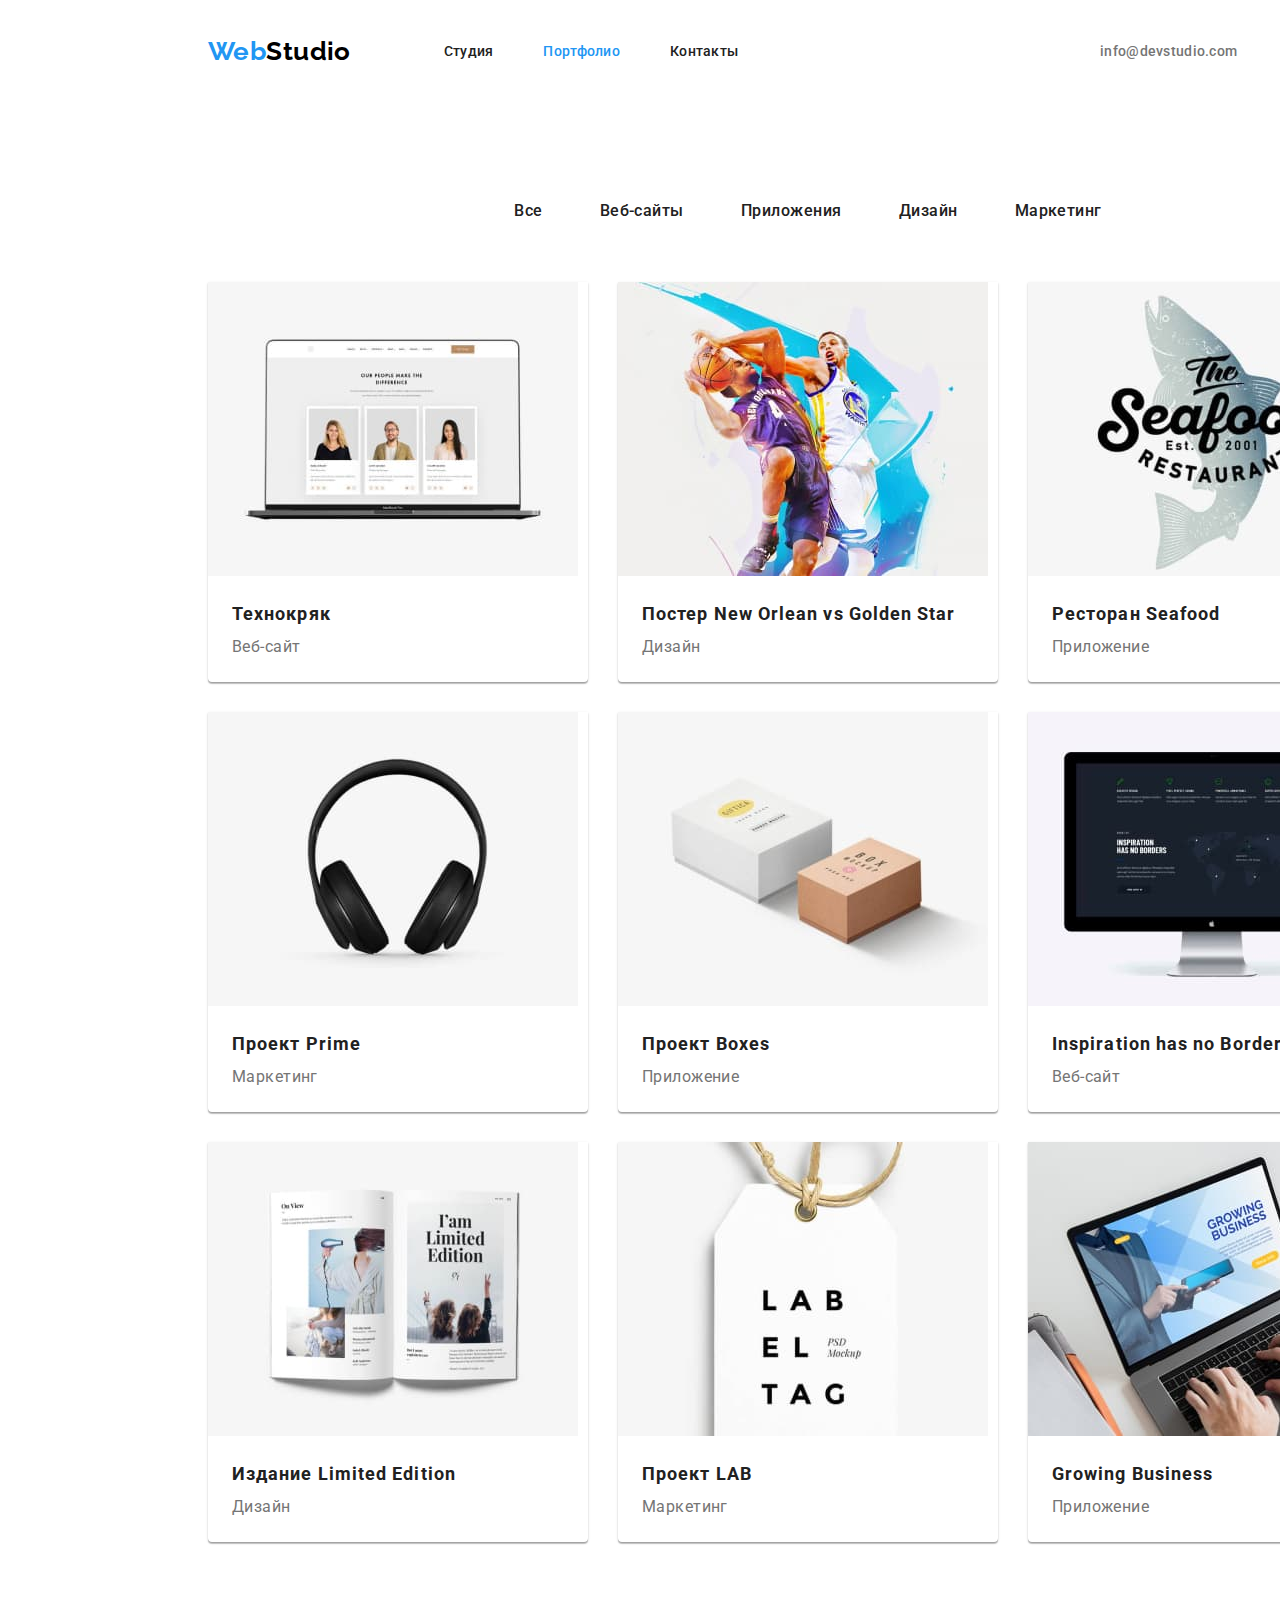
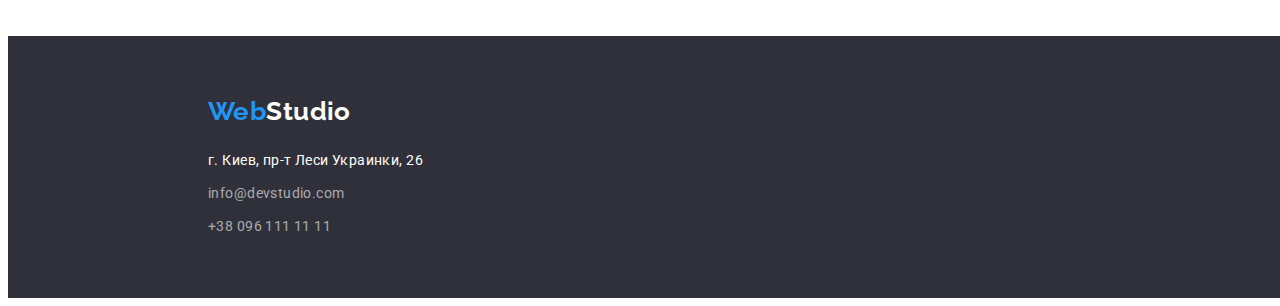
==== portofolio.html @ fa450561 "markup flex" ====
<!DOCTYPE html>
<html lang="en">
  <head>
    <meta charset="UTF-8" />
    <meta http-equiv="X-UA-Compatible" content="IE=edge" />
    <meta name="viewport" content="width=device-width, initial-scale=1.0" />
    <title>portofolio</title>
    <link
      href="https://fonts.googleapis.com/css2?family=Raleway:wght@700&family=Roboto:wght@400;500;700;900&display=swap"
      rel="stylesheet"
    />
    <link rel="stylesheet" href="./css/style.css" />
  </head>
  <body>
    <header class="header">
      <div class="container">
        <!-- nav section -->
        <nav class="navigation">
          <a href="./" class="logo"><span class="logo-name">Web</span>Studio</a>
          <ul class="pagination">
            <li class="item">
              <a href="./studio.html" class="link">Студия</a>
            </li>
            <li class="item">
              <a href="./portofolio.html" class="link current">Портфолио</a>
            </li>
            <li class="item"><a href="" class="link">Контакты</a></li>
          </ul>
        </nav>
        <!-- my contacts section -->
        <ul class="contacts">
          <li class="item">
            <a href="mailto:info@devstudio.com" class="link"
              >info@devstudio.com</a
            >
          </li>
          <li class="item">
            <a href="tel:+380961111111" class="link">+38 096 111 11 11</a>
          </li>
        </ul>
      </div>
    </header>
    <main class="portofolio">
      <section class="portofolio-section">
        <div class="container">
          <h1 hidden>portofolio</h1>
          <ul class="portofolio-list">
            <li class="item"><button class="btn" type="button">Все</button></li>
            <li class="item">
              <button class="btn" type="button">Веб-сайты</button>
            </li>
            <li class="item">
              <button class="btn" type="button">Приложения</button>
            </li>
            <li class="item">
              <button class="btn" type="button">Дизайн</button>
            </li>
            <li class="item">
              <button class="btn" type="button">Маркетинг</button>
            </li>
          </ul>
          <!-- portofolio content section -->
          <ul class="portfolio-content">
            <li class="item">
              <article class="card">
                <a href="">
                  <div class="card-thumb">
                    <img src="./images/technokryak.jpg" alt="foto laptop" />
                  </div>
                  <div class="card-content">
                    <h2 class="title">Технокряк</h2>
                    <p class="text">Веб-сайт</p>
                  </div>
                </a>
              </article>
            </li>
            <li class="item">
              <article class="card">
                <a href="">
                  <div class="card-thumb">
                    <img
                      src="./images/poster.jpg"
                      alt="foto of two basketball players"
                    />
                  </div>
                  <div class="card-content">
                    <h2 class="title">Постер New Orlean vs Golden Star</h2>
                    <p class="text">Дизайн</p>
                  </div>
                </a>
              </article>
            </li>
            <li class="item">
              <article class="card">
                <a href="">
                  <div class="card-thumb">
                    <img
                      src="./images/restaurant-seafood.jpg"
                      alt="logo restaurant-seafood"
                    />
                  </div>
                  <div class="card-content">
                    <h2 class="title">Ресторан Seafood</h2>
                    <p class="text">Приложение</p>
                  </div>
                </a>
              </article>
            </li>
            <li class="item">
              <article class="card">
                <a href="">
                  <div class="card-thumb">
                    <img
                      src="./images/project-prime.jpg"
                      alt="foto headphones"
                    />
                  </div>
                  <div class="card-content">
                    <h2 class="title">Проект Prime</h2>
                    <p class="text">Маркетинг</p>
                  </div>
                </a>
              </article>
            </li>
            <li class="item">
              <article class="card">
                <a href="">
                  <div class="card-thumb">
                    <img
                      src="./images/project-boxes.jpg"
                      alt="foto two boxes"
                    />
                  </div>
                  <div class="card-content">
                    <h2 class="title">Проект Boxes</h2>
                    <p class="text">Приложение</p>
                  </div>
                </a>
              </article>
            </li>
            <li class="item">
              <article class="card">
                <a href="">
                  <div class="card-thumb">
                    <img
                      src="./images/inspiration-has-no-borders.jpg"
                      alt="foto apple pc"
                    />
                  </div>
                  <div class="card-content">
                    <h2 class="title">Inspiration has no Borders</h2>
                    <p class="text">Веб-сайт</p>
                  </div>
                </a>
              </article>
            </li>
            <li class="item">
              <article class="card">
                <a href="">
                  <div class="card-thumb">
                    <img
                      src="./images/Edition-limited-edition.jpg"
                      alt="foto edition"
                    />
                  </div>
                  <div class="card-content">
                    <h2 class="title">Издание Limited Edition</h2>
                    <p class="text">Дизайн</p>
                  </div>
                </a>
              </article>
            </li>
            <li class="item">
              <article class="card">
                <a href="">
                  <div class="card-thumb">
                    <img
                      src="./images/project-lab.jpg"
                      alt="logo project-lab"
                    />
                  </div>
                  <div class="card-content">
                    <h2 class="title">Проект LAB</h2>
                    <p class="text">Маркетинг</p>
                  </div>
                </a>
              </article>
            </li>
            <li class="item">
              <article class="card">
                <a href="">
                  <div class="card-thumb">
                    <img
                      src="./images/growing-business.jpg"
                      alt="foto laptop"
                    />
                  </div>
                  <div class="card-content">
                    <h2 class="title">Growing Business</h2>
                    <p class="text">Приложение</p>
                  </div>
                </a>
              </article>
            </li>
          </ul>
        </div>
      </section>
    </main>
    <footer class="footer">
      <div class="container">
        <div class="logo-footer">
          <a href="./" class="logo"><span class="logo name">Web</span>Studio</a>
        </div>
        <address class="address">
          <div class="adr-str">г. Киев, пр-т Леси Украинки, 26</div>
          <ul class="address-list">
            <li class="item">
              <a href="mailto:info@devstudio.com" class="link"
                >info@devstudio.com</a
              >
            </li>

            <li class="item">
              <a href="tel:+380961111111" class="link">+38 096 111 11 11</a>
            </li>
          </ul>
        </address>
      </div>
    </footer>
  </body>
</html>
---- css/style.css ----
/* 
--accent-color: #757575;
--title-color:#212121;
--contacts-footer-color: rgb(255, 255, 255, 0.6);
--footer-bgc-color: #2f303a;
--white-text-color: #ffffff;
--logo-primary-color: #000000;
--active-color:#2196f3;
--border-bottom-color: #ececece;
font-family: 'Raleway',   sans-serif;
font-family: 'Roboto', sans-serif;

*/

:root {
  --accent-color: #757575;
  --title-color: #212121;
  --contacts-footer-color: rgb(255, 255, 255, 0.6);
  --footer-bgc-color: #2f303a;
  --white-text-color: #ffffff;
  --logo-primary-color: #000000;
  --active-color: #2196f3;
  --border-bottom-color: #ececece;
  --card-shadow: 0px 1px 3px rgba(0, 0, 0, 0.12),
    0px 1px 1px rgba(0, 0, 0, 0.14), 0px 2px 1px rgba(0, 0, 0, 0.2);
}
/* tag configuration */
li {
  margin: 0;
  padding: 0;
  list-style-type: none;
}
a {
  text-decoration: none;
}
h1,
h2,
h3,
h4,
p,
ul {
  margin: 0;
  padding: 0;
}
img {
  display: block;
  max-width: 100%;
  height: auto;
}

body {
  width: 1600px;
  font-family: 'Roboto', sans-serif;
  font-weight: 400;
  font-size: 14px;
  line-height: 1.71;
  letter-spacing: 0.03em;
  color: var(--accent-color);
}
/* container */
.container {
  width: 1200px;
  margin-left: auto;
  margin-right: auto;
  padding-left: 15px;
  padding-right: 15px;
  /* outline: 2px solid tomato; */
}
/* header section */
.header .container {
  display: flex;
  justify-content: space-between;
}
.header {
  border-bottom: 1px solid var(--border-bottom-color);
}
.navigation {
  display: flex;
  align-items: center;
}
/* logo section */
.logo {
  padding-top: 24px;
  padding-bottom: 25px;
  font-family: 'Raleway', sans-serif;
  font-weight: 700;
  font-size: 26px;
  line-height: 1.2;
  color: var(--logo-primary-color);
}

.logo-name {
  color: var(--active-color);
}
.logo:hover,
.logo:focus {
  color: var(--active-color);
}

/* nav menu section */
.pagination {
  display: flex;
  margin-left: 93px;
  padding-top: 32px;
  padding-bottom: 32px;
}
.pagination .link {
  font-weight: 500;
  font-size: 14px;
  line-height: 1.15;
  letter-spacing: 0.02em;
  color: var(--title-color);
}
.pagination .item + .item {
  margin-left: 50px;
}
.pagination .link:hover,
.pagination .link:focus {
  color: var(--active-color);
}
.pagination .link.current {
  color: var(--active-color);
}

/* contacts section */
.contacts {
  display: flex;
  margin-left: auto;
  padding-top: 32px;
  padding-bottom: 32px;
}
.contacts .link {
  font-weight: 500;
  font-size: 14px;
  line-height: 1.15;
  letter-spacing: 0.02em;
  color: var(--accent-color);
}
.contacts .item + .item {
  margin-left: 50px;
}
.contacts .link:hover,
.contacts .link:focus {
  color: var(--active-color);
}
/* main section */

/* hero section */
.hero .container {
  background-color: var(--footer-bgc-color);
  text-align: center;
}
.hero .title {
  margin-bottom: 30px;
  font-weight: 900;
  font-size: 44px;
  line-height: 1.37;
  text-align: center;
  letter-spacing: 0.06em;
  color: var(--white-text-color);
}

/* button section */
.btn {
  cursor: pointer;
}
.hero .btn {
  min-width: 200px;
  padding: 10px 32px;
  border-radius: 4px;
  border-color: transparent;
  font-family: 'Roboto', sans-serif;
  font-weight: 700;
  font-size: 16px;
  line-height: 1.87;
  letter-spacing: 0.06em;
  color: var(--white-text-color);
  background-color: var(--active-color);
}
/* main text */
.section .title {
  font-family: 'Roboto', sans-serif;
  font-weight: 700;
  font-size: 36px;
  line-height: 1.17;
  text-align: center;
  color: var(--title-color);
}
.section .subtitle {
  font-family: Roboto, sans-serif;
  font-weight: 700;
  font-size: 14px;
  line-height: 1.15;
  color: var(--title-color);
}
.section .subtitle.teams {
  font-family: Roboto, sans-serif;
  font-weight: 500;
  font-size: 16px;
  line-height: 1.19;
}
.section .text {
  font-size: 16px;
  line-height: 1.19;
}

.hero .title,
.featurse .subtitle {
  text-transform: uppercase;
}
/* soft skills section */

.featurse .subtitle {
  margin-bottom: 10px;
}
.container .featurse {
  display: flex;
  padding-top: 94px;
  padding-bottom: 94px;
  margin-left: -30px;
}
.featurse .item {
  flex-basis: calc(100% / 4 - 30px);
  margin-left: 30px;
}
/* our work section */
.container .our-work {
  display: flex;
  padding-bottom: 94px;
  margin-left: -30px;
}
.our-work .item {
  flex-basis: calc(100% / 3 - 30px);
  margin-left: 30px;
}
.container.work .title {
  padding-bottom: 50px;
}

/* our teams section */
.container.teams {
  padding-top: 94px;
  padding-bottom: 94px;
}
.container.teams .title {
  margin-bottom: 50px;
}
.teams.list {
  display: flex;
  margin-left: -30px;
}

.teams .item {
  flex-basis: calc(100% / 4 - 30px);
  margin-left: 30px;
}
.subtitle.teams {
  margin-bottom: 10px;
}
.card {
  box-shadow: var(--card-shadow);
  border-radius: 0px 0px 4px 4px;
}
.card-content {
  padding: 30px 61px;
  text-align: center;
}
/* footer section */
.footer {
  background-color: var(--footer-bgc-color);
}

/* logo footer */
.footer .container {
  padding-top: 60px;
  padding-bottom: 60px;
}
.footer .logo {
  padding-top: 0;
  padding-bottom: 0;
  color: var(--white-text-color);
}
.logo.name {
  color: var(--active-color);
}
.logo-footer {
  margin-bottom: 20px;
}

/* address section */
.address {
  font-family: 'Roboto', sans-serif;
  font-style: normal;
  font-weight: 400;
  font-size: 14px;
  line-height: 1.72;
  color: var(--white-text-color);
}
.address .link {
  color: var(--contacts-footer-color);
}
.address .link:hover,
.address .link:focus {
  color: var(--active-color);
}
.adr-str {
  margin-bottom: 9px;
}
.address-list .item:first-child {
  margin-bottom: 9px;
}
/* portofolio section */
.portofolio .container {
  padding-top: 94px;
  padding-bottom: 94px;
}
/* portofolio button */
.portofolio-section .btn {
  padding: 6px 22px;
  border-color: transparent;
  border-radius: 4px;
  font-family: 'Roboto', sans-serif;
  font-weight: 500;
  font-size: 16px;
  line-height: 1.62;
  letter-spacing: 0.03em;
  color: var(--title-color);
  background-color: var(--white-text-color);
}
.portofolio-section .btn:hover,
.portofolio-section .btn:focus {
  color: var(--white-text-color);
  background-color: var(--active-color);
}
.portofolio-list {
  display: flex;
  justify-content: center;
  margin-bottom: 50px;
}
.portofolio-list .item + .item {
  margin-left: 9px;
}
.portofolio-section .title {
  font-family: 'Roboto', sans-serif;
  font-weight: 700;
  font-size: 18px;
  line-height: 2;
  letter-spacing: 0.06em;
  color: var(--title-color);
}
.portofolio-section .text {
  font-weight: normal;
  font-size: 16px;
  line-height: 1.88;
  color: var(--accent-color);
}
/* portofolio content */
.portfolio-content {
  display: flex;
  flex-wrap: wrap;
  margin-left: -30px;
  margin-bottom: -30px;
}
.portfolio-content .item {
  flex-basis: calc(100% / 3 - 30px);
  margin-left: 30px;
  margin-bottom: 30px;
}
.portfolio-content .card-content {
  text-align: start;
  padding: 20px 24px;
}
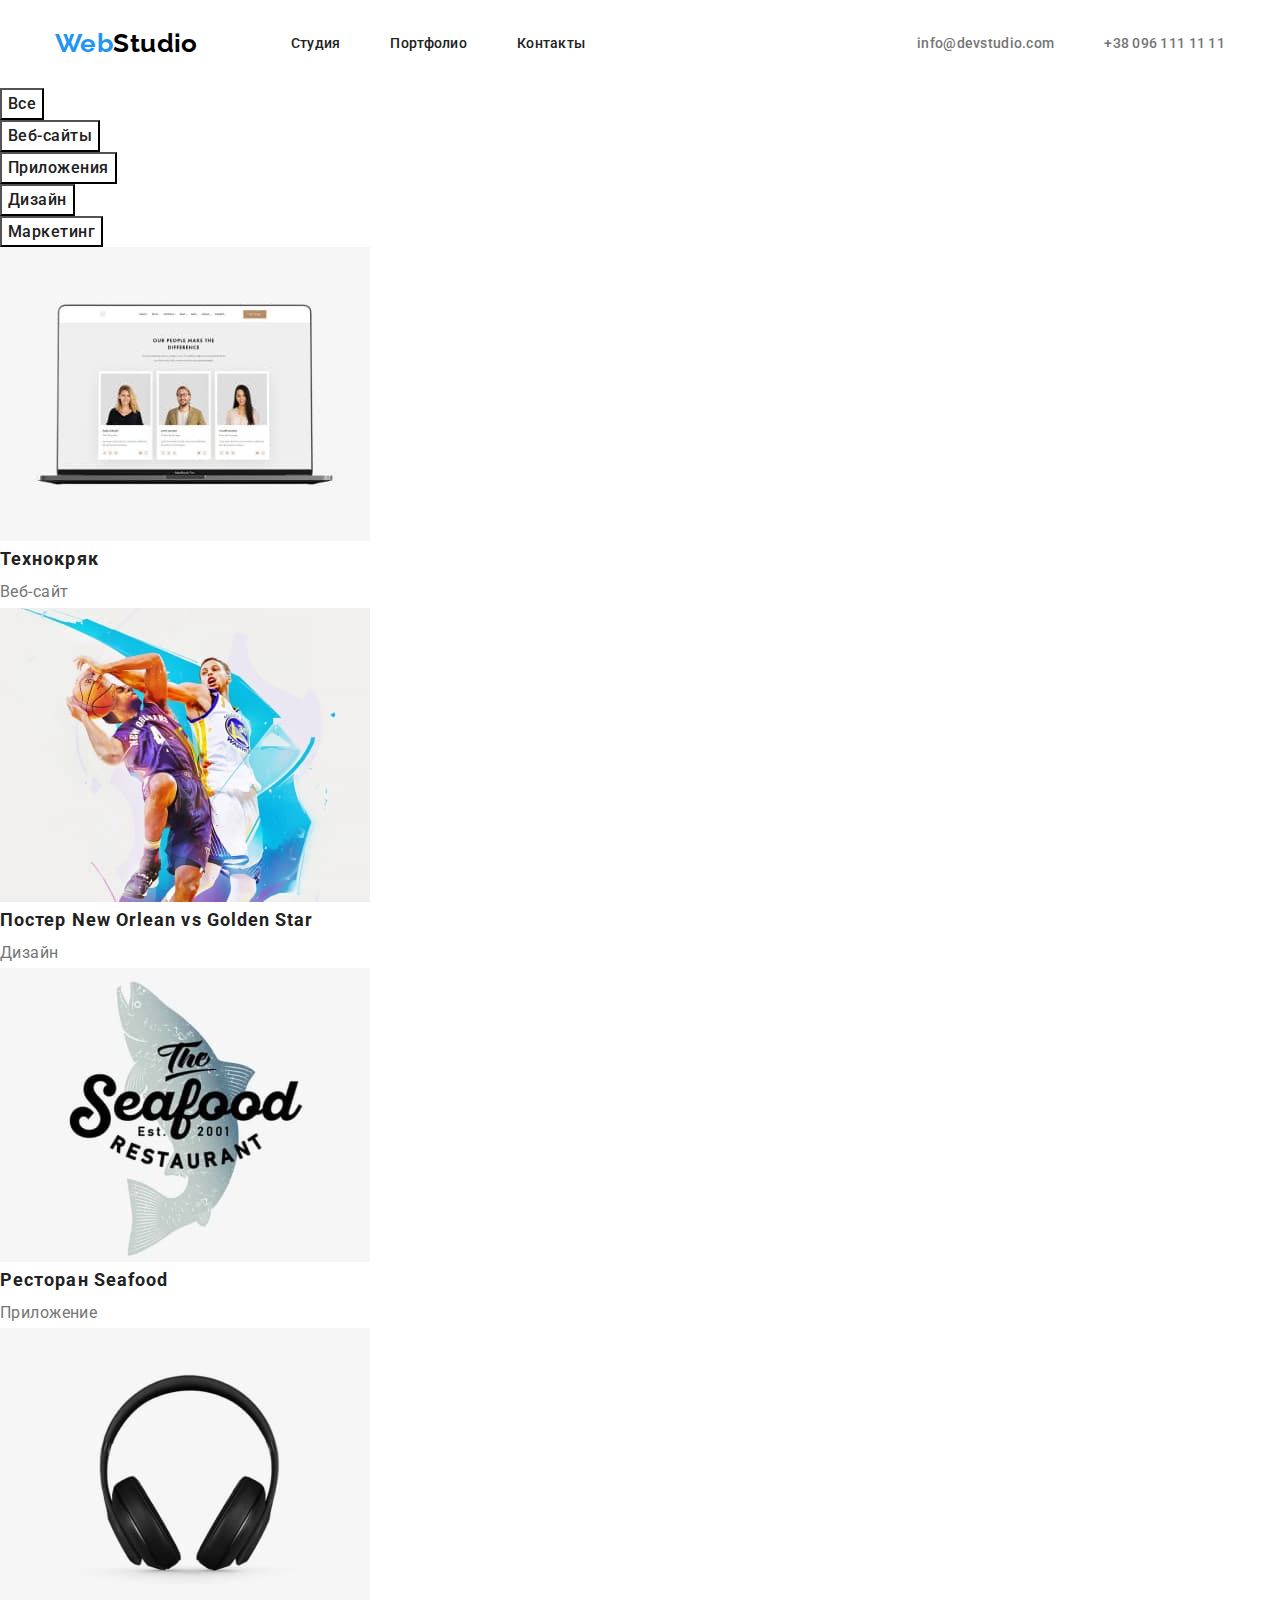
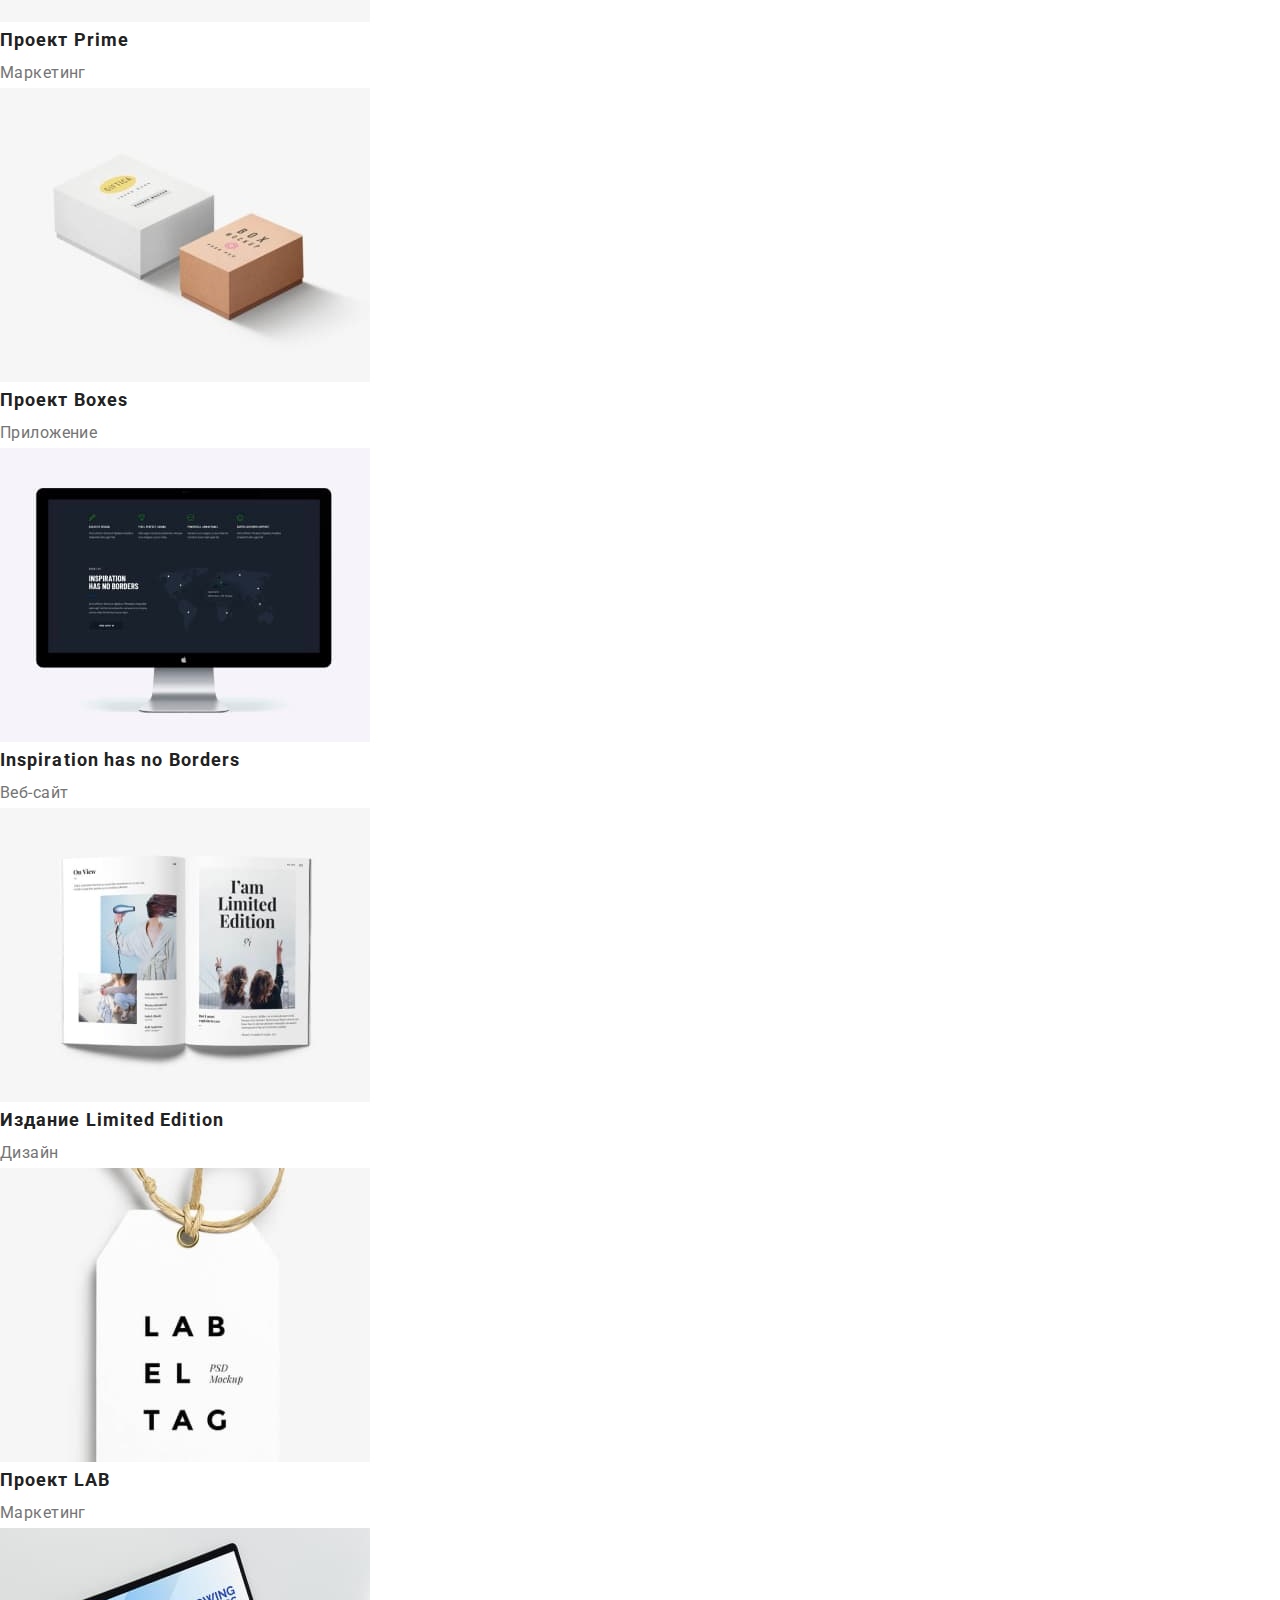
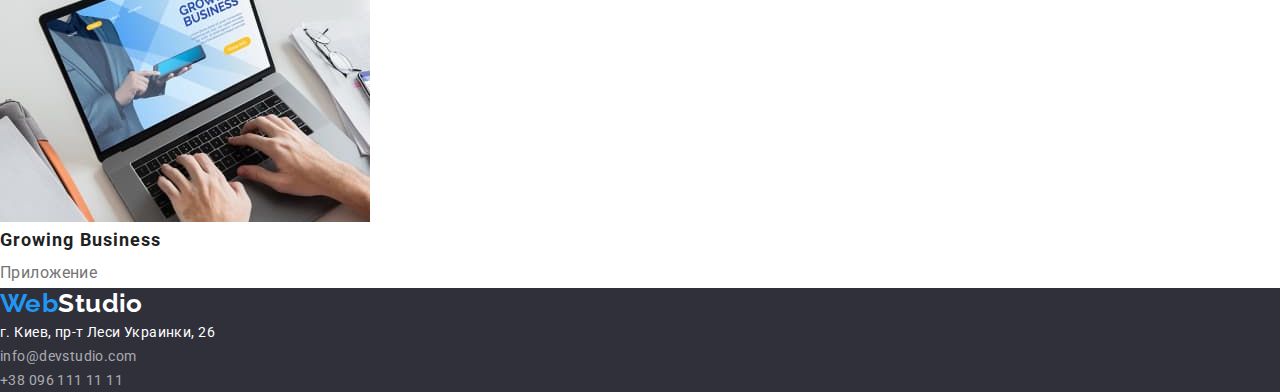
==== commit ab6b4922: "markup flex 17.05" ====
--- a/portofolio.html
+++ b/portofolio.html
@@ -8,6 +8,10 @@
     <link
       href="https://fonts.googleapis.com/css2?family=Raleway:wght@700&family=Roboto:wght@400;500;700;900&display=swap"
       rel="stylesheet"
+    />
+    <link
+      rel="stylesheet"
+      href="https://cdnjs.cloudflare.com/ajax/libs/modern-normalize/1.0.0/modern-normalize.css"
     />
     <link rel="stylesheet" href="./css/style.css" />
   </head>
@@ -22,7 +26,7 @@
               <a href="./studio.html" class="link">Студия</a>
             </li>
             <li class="item">
-              <a href="./portofolio.html" class="link current">Портфолио</a>
+              <a href="./portofolio.html" class="link">Портфолио</a>
             </li>
             <li class="item"><a href="" class="link">Контакты</a></li>
           </ul>
@@ -42,190 +46,109 @@
     </header>
     <main class="portofolio">
       <section class="portofolio-section">
-        <div class="container">
-          <h1 hidden>portofolio</h1>
-          <ul class="portofolio-list">
-            <li class="item"><button class="btn" type="button">Все</button></li>
-            <li class="item">
-              <button class="btn" type="button">Веб-сайты</button>
-            </li>
-            <li class="item">
-              <button class="btn" type="button">Приложения</button>
-            </li>
-            <li class="item">
-              <button class="btn" type="button">Дизайн</button>
-            </li>
-            <li class="item">
-              <button class="btn" type="button">Маркетинг</button>
-            </li>
-          </ul>
-          <!-- portofolio content section -->
-          <ul class="portfolio-content">
-            <li class="item">
-              <article class="card">
-                <a href="">
-                  <div class="card-thumb">
-                    <img src="./images/technokryak.jpg" alt="foto laptop" />
-                  </div>
-                  <div class="card-content">
-                    <h2 class="title">Технокряк</h2>
-                    <p class="text">Веб-сайт</p>
-                  </div>
-                </a>
-              </article>
-            </li>
-            <li class="item">
-              <article class="card">
-                <a href="">
-                  <div class="card-thumb">
-                    <img
-                      src="./images/poster.jpg"
-                      alt="foto of two basketball players"
-                    />
-                  </div>
-                  <div class="card-content">
-                    <h2 class="title">Постер New Orlean vs Golden Star</h2>
-                    <p class="text">Дизайн</p>
-                  </div>
-                </a>
-              </article>
-            </li>
-            <li class="item">
-              <article class="card">
-                <a href="">
-                  <div class="card-thumb">
-                    <img
-                      src="./images/restaurant-seafood.jpg"
-                      alt="logo restaurant-seafood"
-                    />
-                  </div>
-                  <div class="card-content">
-                    <h2 class="title">Ресторан Seafood</h2>
-                    <p class="text">Приложение</p>
-                  </div>
-                </a>
-              </article>
-            </li>
-            <li class="item">
-              <article class="card">
-                <a href="">
-                  <div class="card-thumb">
-                    <img
-                      src="./images/project-prime.jpg"
-                      alt="foto headphones"
-                    />
-                  </div>
-                  <div class="card-content">
-                    <h2 class="title">Проект Prime</h2>
-                    <p class="text">Маркетинг</p>
-                  </div>
-                </a>
-              </article>
-            </li>
-            <li class="item">
-              <article class="card">
-                <a href="">
-                  <div class="card-thumb">
-                    <img
-                      src="./images/project-boxes.jpg"
-                      alt="foto two boxes"
-                    />
-                  </div>
-                  <div class="card-content">
-                    <h2 class="title">Проект Boxes</h2>
-                    <p class="text">Приложение</p>
-                  </div>
-                </a>
-              </article>
-            </li>
-            <li class="item">
-              <article class="card">
-                <a href="">
-                  <div class="card-thumb">
-                    <img
-                      src="./images/inspiration-has-no-borders.jpg"
-                      alt="foto apple pc"
-                    />
-                  </div>
-                  <div class="card-content">
-                    <h2 class="title">Inspiration has no Borders</h2>
-                    <p class="text">Веб-сайт</p>
-                  </div>
-                </a>
-              </article>
-            </li>
-            <li class="item">
-              <article class="card">
-                <a href="">
-                  <div class="card-thumb">
-                    <img
-                      src="./images/Edition-limited-edition.jpg"
-                      alt="foto edition"
-                    />
-                  </div>
-                  <div class="card-content">
-                    <h2 class="title">Издание Limited Edition</h2>
-                    <p class="text">Дизайн</p>
-                  </div>
-                </a>
-              </article>
-            </li>
-            <li class="item">
-              <article class="card">
-                <a href="">
-                  <div class="card-thumb">
-                    <img
-                      src="./images/project-lab.jpg"
-                      alt="logo project-lab"
-                    />
-                  </div>
-                  <div class="card-content">
-                    <h2 class="title">Проект LAB</h2>
-                    <p class="text">Маркетинг</p>
-                  </div>
-                </a>
-              </article>
-            </li>
-            <li class="item">
-              <article class="card">
-                <a href="">
-                  <div class="card-thumb">
-                    <img
-                      src="./images/growing-business.jpg"
-                      alt="foto laptop"
-                    />
-                  </div>
-                  <div class="card-content">
-                    <h2 class="title">Growing Business</h2>
-                    <p class="text">Приложение</p>
-                  </div>
-                </a>
-              </article>
-            </li>
-          </ul>
-        </div>
+        <h1 hidden>portofolio</h1>
+        <ul class="portofolio-list">
+          <li><button class="btn" type="button">Все</button></li>
+          <li><button class="btn" type="button">Веб-сайты</button></li>
+          <li><button class="btn" type="button">Приложения</button></li>
+          <li><button class="btn" type="button">Дизайн</button></li>
+          <li><button class="btn" type="button">Маркетинг</button></li>
+        </ul>
+        <!-- portofolio content section -->
+        <ul>
+          <li>
+            <a href="">
+              <img src="./images/technokryak.jpg" alt="foto laptop" />
+              <h2 class="title">Технокряк</h2>
+              <p class="text">Веб-сайт</p>
+            </a>
+          </li>
+          <li>
+            <a href="">
+              <img
+                src="./images/poster.jpg"
+                alt="foto of two basketball players"
+              />
+              <h2 class="title">Постер New Orlean vs Golden Star</h2>
+              <p class="text">Дизайн</p>
+            </a>
+          </li>
+          <li>
+            <a href="">
+              <img
+                src="./images/restaurant-seafood.jpg"
+                alt="logo restaurant-seafood"
+              />
+              <h2 class="title">Ресторан Seafood</h2>
+              <p class="text">Приложение</p>
+            </a>
+          </li>
+          <li>
+            <a href="">
+              <img src="./images/project-prime.jpg" alt="foto headphones" />
+              <h2 class="title">Проект Prime</h2>
+              <p class="text">Маркетинг</p>
+            </a>
+          </li>
+          <li>
+            <a href="">
+              <img src="./images/project-boxes.jpg" alt="foto two boxes" />
+              <h2 class="title">Проект Boxes</h2>
+              <p class="text">Приложение</p>
+            </a>
+          </li>
+          <li>
+            <a href="">
+              <img
+                src="./images/inspiration-has-no-borders.jpg"
+                alt="foto apple pc"
+              />
+              <h2 class="title">Inspiration has no Borders</h2>
+              <p class="text">Веб-сайт</p>
+            </a>
+          </li>
+          <li>
+            <a href="">
+              <img
+                src="./images/Edition-limited-edition.jpg"
+                alt="foto edition"
+              />
+              <h2 class="title">Издание Limited Edition</h2>
+              <p class="text">Дизайн</p>
+            </a>
+          </li>
+          <li>
+            <a href="">
+              <img src="./images/project-lab.jpg" alt="logo project-lab" />
+              <h2 class="title">Проект LAB</h2>
+              <p class="text">Маркетинг</p>
+            </a>
+          </li>
+          <li>
+            <a href="">
+              <img src="./images/growing-business.jpg" alt="foto laptop" />
+              <h2 class="title">Growing Business</h2>
+              <p class="text">Приложение</p>
+            </a>
+          </li>
+        </ul>
       </section>
     </main>
     <footer class="footer">
-      <div class="container">
-        <div class="logo-footer">
-          <a href="./" class="logo"><span class="logo name">Web</span>Studio</a>
-        </div>
-        <address class="address">
-          <div class="adr-str">г. Киев, пр-т Леси Украинки, 26</div>
-          <ul class="address-list">
-            <li class="item">
-              <a href="mailto:info@devstudio.com" class="link"
-                >info@devstudio.com</a
-              >
-            </li>
-
-            <li class="item">
-              <a href="tel:+380961111111" class="link">+38 096 111 11 11</a>
-            </li>
-          </ul>
-        </address>
-      </div>
+      <a href="./" class="logo"><span class="logo name">Web</span>Studio</a>
+      <address class="address">
+        г. Киев, пр-т Леси Украинки, 26
+        <ul>
+          <li>
+            <a href="mailto:info@devstudio.com" class="link"
+              >info@devstudio.com</a
+            >
+          </li>
+          <li>
+            <a href="tel:+380961111111" class="link">+38 096 111 11 11</a>
+          </li>
+        </ul>
+      </address>
     </footer>
   </body>
 </html>
--- a/css/style.css
+++ b/css/style.css
@@ -6,12 +6,11 @@
 --white-text-color: #ffffff;
 --logo-primary-color: #000000;
 --active-color:#2196f3;
---border-bottom-color: #ececece;
+
 font-family: 'Raleway',   sans-serif;
 font-family: 'Roboto', sans-serif;
 
 */
-
 :root {
   --accent-color: #757575;
   --title-color: #212121;
@@ -20,14 +19,13 @@
   --white-text-color: #ffffff;
   --logo-primary-color: #000000;
   --active-color: #2196f3;
-  --border-bottom-color: #ececece;
+  --header-border-color: #ececec;
   --card-shadow: 0px 1px 3px rgba(0, 0, 0, 0.12),
     0px 1px 1px rgba(0, 0, 0, 0.14), 0px 2px 1px rgba(0, 0, 0, 0.2);
+  --card-border-radius: 0px 0px 4px 4px;
 }
 /* tag configuration */
 li {
-  margin: 0;
-  padding: 0;
   list-style-type: none;
 }
 a {
@@ -47,9 +45,7 @@
   max-width: 100%;
   height: auto;
 }
-
 body {
-  width: 1600px;
   font-family: 'Roboto', sans-serif;
   font-weight: 400;
   font-size: 14px;
@@ -57,22 +53,17 @@
   letter-spacing: 0.03em;
   color: var(--accent-color);
 }
-/* container */
 .container {
   width: 1200px;
   margin-left: auto;
   margin-right: auto;
   padding-left: 15px;
   padding-right: 15px;
-  /* outline: 2px solid tomato; */
 }
 /* header section */
 .header .container {
   display: flex;
   justify-content: space-between;
-}
-.header {
-  border-bottom: 1px solid var(--border-bottom-color);
 }
 .navigation {
   display: flex;
@@ -104,6 +95,10 @@
   padding-top: 32px;
   padding-bottom: 32px;
 }
+
+.pagination .item + .item {
+  margin-left: 50px;
+}
 .pagination .link {
   font-weight: 500;
   font-size: 14px;
@@ -111,9 +106,6 @@
   letter-spacing: 0.02em;
   color: var(--title-color);
 }
-.pagination .item + .item {
-  margin-left: 50px;
-}
 .pagination .link:hover,
 .pagination .link:focus {
   color: var(--active-color);
@@ -125,9 +117,11 @@
 /* contacts section */
 .contacts {
   display: flex;
-  margin-left: auto;
   padding-top: 32px;
   padding-bottom: 32px;
+}
+.contacts .item + .item {
+  margin-left: 50px;
 }
 .contacts .link {
   font-weight: 500;
@@ -136,9 +130,6 @@
   letter-spacing: 0.02em;
   color: var(--accent-color);
 }
-.contacts .item + .item {
-  margin-left: 50px;
-}
 .contacts .link:hover,
 .contacts .link:focus {
   color: var(--active-color);
@@ -146,7 +137,7 @@
 /* main section */
 
 /* hero section */
-.hero .container {
+.hero {
   background-color: var(--footer-bgc-color);
   text-align: center;
 }
@@ -165,8 +156,8 @@
   cursor: pointer;
 }
 .hero .btn {
+  padding: 10px 32px;
   min-width: 200px;
-  padding: 10px 32px;
   border-radius: 4px;
   border-color: transparent;
   font-family: 'Roboto', sans-serif;
@@ -178,6 +169,13 @@
   background-color: var(--active-color);
 }
 /* main text */
+.section {
+  padding-top: 94px;
+  padding-bottom: 94px;
+}
+.section.nottop {
+  padding-top: 0;
+}
 .section .title {
   font-family: 'Roboto', sans-serif;
   font-weight: 700;
@@ -203,67 +201,62 @@
   font-size: 16px;
   line-height: 1.19;
 }
-
 .hero .title,
 .featurse .subtitle {
   text-transform: uppercase;
 }
-/* soft skills section */
+
+/* soft skills */
+.container .featurse {
+  display: flex;
+  margin-left: -30px;
+}
 
 .featurse .subtitle {
   margin-bottom: 10px;
-}
-.container .featurse {
-  display: flex;
-  padding-top: 94px;
-  padding-bottom: 94px;
-  margin-left: -30px;
 }
 .featurse .item {
   flex-basis: calc(100% / 4 - 30px);
   margin-left: 30px;
 }
-/* our work section */
-.container .our-work {
-  display: flex;
-  padding-bottom: 94px;
+
+/* work section */
+.container .work-list {
+  display: flex;
   margin-left: -30px;
 }
-.our-work .item {
+.work-list .item {
   flex-basis: calc(100% / 3 - 30px);
   margin-left: 30px;
 }
 .container.work .title {
-  padding-bottom: 50px;
-}
-
-/* our teams section */
-.container.teams {
-  padding-top: 94px;
-  padding-bottom: 94px;
-}
+  margin-bottom: 50px;
+}
+
+/* teams section */
+
 .container.teams .title {
   margin-bottom: 50px;
 }
-.teams.list {
+.container .teams-list {
   display: flex;
   margin-left: -30px;
 }
 
-.teams .item {
+.teams-list .item {
   flex-basis: calc(100% / 4 - 30px);
   margin-left: 30px;
 }
+.card-content {
+  text-align: center;
+  padding: 30px 0;
+}
+.teams-list .card {
+  box-shadow: var(--card-shadow);
+  border-radius: var(--card-border-radius);
+}
 .subtitle.teams {
   margin-bottom: 10px;
-}
-.card {
-  box-shadow: var(--card-shadow);
-  border-radius: 0px 0px 4px 4px;
-}
-.card-content {
-  padding: 30px 61px;
-  text-align: center;
 }
 /* footer section */
 .footer {
@@ -271,20 +264,11 @@
 }
 
 /* logo footer */
-.footer .container {
-  padding-top: 60px;
-  padding-bottom: 60px;
-}
 .footer .logo {
-  padding-top: 0;
-  padding-bottom: 0;
   color: var(--white-text-color);
 }
 .logo.name {
   color: var(--active-color);
-}
-.logo-footer {
-  margin-bottom: 20px;
 }
 
 /* address section */
@@ -303,22 +287,11 @@
 .address .link:focus {
   color: var(--active-color);
 }
-.adr-str {
-  margin-bottom: 9px;
-}
-.address-list .item:first-child {
-  margin-bottom: 9px;
-}
+
 /* portofolio section */
-.portofolio .container {
-  padding-top: 94px;
-  padding-bottom: 94px;
-}
+
 /* portofolio button */
 .portofolio-section .btn {
-  padding: 6px 22px;
-  border-color: transparent;
-  border-radius: 4px;
   font-family: 'Roboto', sans-serif;
   font-weight: 500;
   font-size: 16px;
@@ -331,14 +304,6 @@
 .portofolio-section .btn:focus {
   color: var(--white-text-color);
   background-color: var(--active-color);
-}
-.portofolio-list {
-  display: flex;
-  justify-content: center;
-  margin-bottom: 50px;
-}
-.portofolio-list .item + .item {
-  margin-left: 9px;
 }
 .portofolio-section .title {
   font-family: 'Roboto', sans-serif;
@@ -354,19 +319,3 @@
   line-height: 1.88;
   color: var(--accent-color);
 }
-/* portofolio content */
-.portfolio-content {
-  display: flex;
-  flex-wrap: wrap;
-  margin-left: -30px;
-  margin-bottom: -30px;
-}
-.portfolio-content .item {
-  flex-basis: calc(100% / 3 - 30px);
-  margin-left: 30px;
-  margin-bottom: 30px;
-}
-.portfolio-content .card-content {
-  text-align: start;
-  padding: 20px 24px;
-}
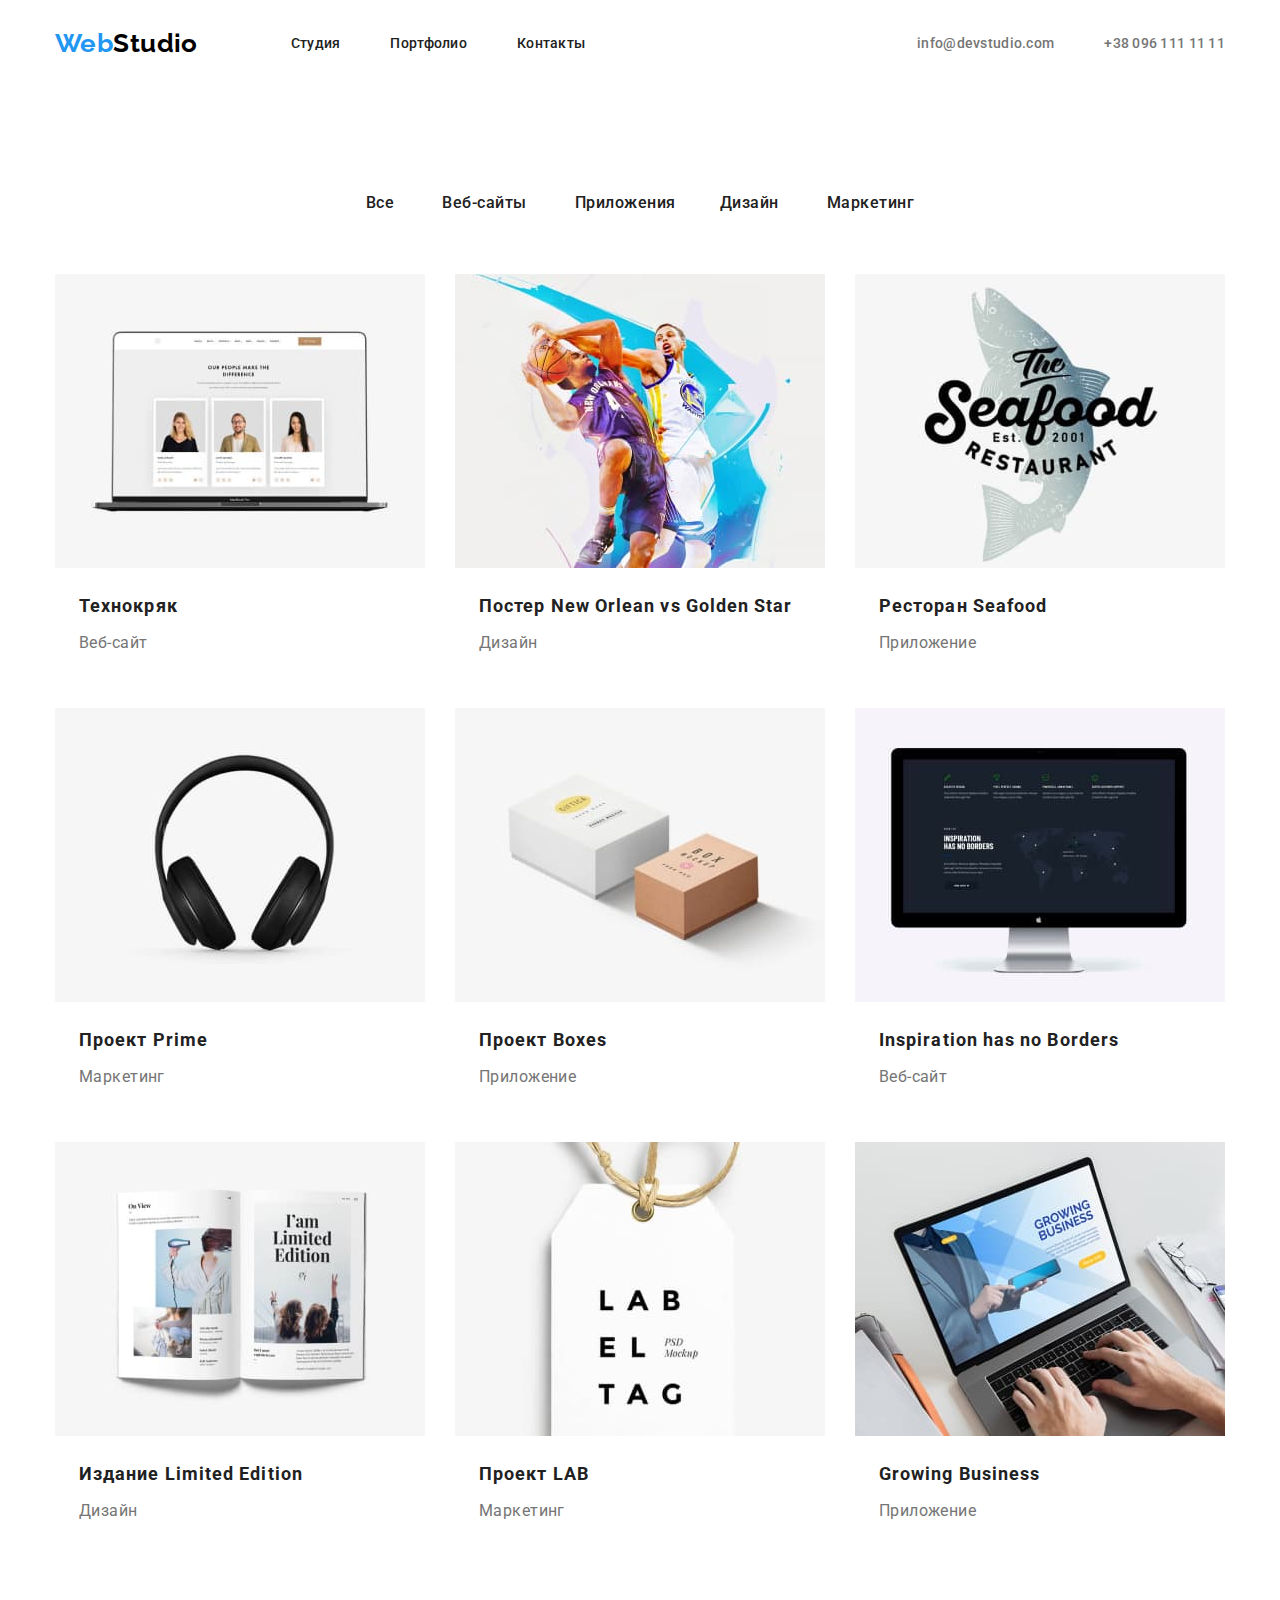
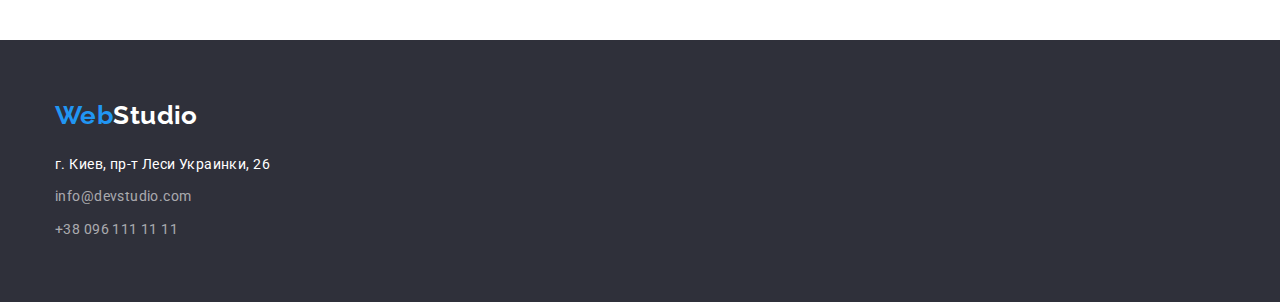
==== commit 3810a194: "markup hw3 finish" ====
--- a/portofolio.html
+++ b/portofolio.html
@@ -46,109 +46,211 @@
     </header>
     <main class="portofolio">
       <section class="portofolio-section">
-        <h1 hidden>portofolio</h1>
-        <ul class="portofolio-list">
-          <li><button class="btn" type="button">Все</button></li>
-          <li><button class="btn" type="button">Веб-сайты</button></li>
-          <li><button class="btn" type="button">Приложения</button></li>
-          <li><button class="btn" type="button">Дизайн</button></li>
-          <li><button class="btn" type="button">Маркетинг</button></li>
-        </ul>
-        <!-- portofolio content section -->
-        <ul>
-          <li>
-            <a href="">
-              <img src="./images/technokryak.jpg" alt="foto laptop" />
-              <h2 class="title">Технокряк</h2>
-              <p class="text">Веб-сайт</p>
-            </a>
-          </li>
-          <li>
-            <a href="">
-              <img
-                src="./images/poster.jpg"
-                alt="foto of two basketball players"
-              />
-              <h2 class="title">Постер New Orlean vs Golden Star</h2>
-              <p class="text">Дизайн</p>
-            </a>
-          </li>
-          <li>
-            <a href="">
-              <img
-                src="./images/restaurant-seafood.jpg"
-                alt="logo restaurant-seafood"
-              />
-              <h2 class="title">Ресторан Seafood</h2>
-              <p class="text">Приложение</p>
-            </a>
-          </li>
-          <li>
-            <a href="">
-              <img src="./images/project-prime.jpg" alt="foto headphones" />
-              <h2 class="title">Проект Prime</h2>
-              <p class="text">Маркетинг</p>
-            </a>
-          </li>
-          <li>
-            <a href="">
-              <img src="./images/project-boxes.jpg" alt="foto two boxes" />
-              <h2 class="title">Проект Boxes</h2>
-              <p class="text">Приложение</p>
-            </a>
-          </li>
-          <li>
-            <a href="">
-              <img
-                src="./images/inspiration-has-no-borders.jpg"
-                alt="foto apple pc"
-              />
-              <h2 class="title">Inspiration has no Borders</h2>
-              <p class="text">Веб-сайт</p>
-            </a>
-          </li>
-          <li>
-            <a href="">
-              <img
-                src="./images/Edition-limited-edition.jpg"
-                alt="foto edition"
-              />
-              <h2 class="title">Издание Limited Edition</h2>
-              <p class="text">Дизайн</p>
-            </a>
-          </li>
-          <li>
-            <a href="">
-              <img src="./images/project-lab.jpg" alt="logo project-lab" />
-              <h2 class="title">Проект LAB</h2>
-              <p class="text">Маркетинг</p>
-            </a>
-          </li>
-          <li>
-            <a href="">
-              <img src="./images/growing-business.jpg" alt="foto laptop" />
-              <h2 class="title">Growing Business</h2>
-              <p class="text">Приложение</p>
-            </a>
-          </li>
-        </ul>
+        <div class="container">
+          <h1 hidden>portofolio</h1>
+          <ul class="portofolio-list">
+            <li class="item"><button class="btn" type="button">Все</button></li>
+
+            <li class="item">
+              <button class="btn" type="button">Веб-сайты</button>
+            </li>
+
+            <li class="item">
+              <button class="btn" type="button">Приложения</button>
+            </li>
+
+            <li class="item">
+              <button class="btn" type="button">Дизайн</button>
+            </li>
+
+            <li class="item">
+              <button class="btn" type="button">Маркетинг</button>
+            </li>
+          </ul>
+          <!-- portofolio content section -->
+          <ul class="portofolio-content">
+            <li class="item">
+              <div class="card">
+                <a href="">
+                  <div class="card-thumb">
+                    <img
+                      src="./images/technokryak.jpg"
+                      alt="foto laptop"
+                      width="370"
+                    />
+                  </div>
+                  <div class="card-content">
+                    <h2 class="title">Технокряк</h2>
+                    <p class="text">Веб-сайт</p>
+                  </div>
+                </a>
+              </div>
+            </li>
+
+            <li class="item">
+              <div class="card">
+                <a href="">
+                  <div class="card-thumb">
+                    <img
+                      src="./images/poster.jpg"
+                      alt="foto of two basketball players"
+                      width="370"
+                    />
+                  </div>
+                  <div class="card-content">
+                    <h2 class="title">Постер New Orlean vs Golden Star</h2>
+                    <p class="text">Дизайн</p>
+                  </div>
+                </a>
+              </div>
+            </li>
+
+            <li class="item">
+              <div class="card">
+                <a href="">
+                  <div class="card-thumb">
+                    <img
+                      src="./images/restaurant-seafood.jpg"
+                      alt="logo restaurant-seafood"
+                      width="370"
+                    />
+                  </div>
+                  <div class="card-content">
+                    <h2 class="title">Ресторан Seafood</h2>
+                    <p class="text">Приложение</p>
+                  </div>
+                </a>
+              </div>
+            </li>
+
+            <li class="item">
+              <div class="card">
+                <a href="">
+                  <div class="card-thumb">
+                    <img
+                      src="./images/project-prime.jpg"
+                      alt="foto headphones"
+                      width="370"
+                    />
+                  </div>
+                  <div class="card-content">
+                    <h2 class="title">Проект Prime</h2>
+                    <p class="text">Маркетинг</p>
+                  </div>
+                </a>
+              </div>
+            </li>
+
+            <li class="item">
+              <div class="card">
+                <a href="">
+                  <div class="card-thumb">
+                    <img
+                      src="./images/project-boxes.jpg"
+                      alt="foto two boxes"
+                      width="370"
+                    />
+                  </div>
+                  <div class="card-content">
+                    <h2 class="title">Проект Boxes</h2>
+                    <p class="text">Приложение</p>
+                  </div>
+                </a>
+              </div>
+            </li>
+
+            <li class="item">
+              <div class="card">
+                <a href="">
+                  <div class="card-thumb">
+                    <img
+                      src="./images/inspiration-has-no-borders.jpg"
+                      alt="foto apple pc"
+                      width="370"
+                    />
+                  </div>
+                  <div class="card-content">
+                    <h2 class="title">Inspiration has no Borders</h2>
+                    <p class="text">Веб-сайт</p>
+                  </div>
+                </a>
+              </div>
+            </li>
+
+            <li class="item">
+              <div class="card">
+                <a href="">
+                  <div class="card-thumb">
+                    <img
+                      src="./images/Edition-limited-edition.jpg"
+                      alt="foto edition"
+                      width="370"
+                    />
+                  </div>
+                  <div class="card-content">
+                    <h2 class="title">Издание Limited Edition</h2>
+                    <p class="text">Дизайн</p>
+                  </div>
+                </a>
+              </div>
+            </li>
+
+            <li class="item">
+              <div class="card">
+                <a href="">
+                  <div class="card-thumb">
+                    <img
+                      src="./images/project-lab.jpg"
+                      alt="logo project-lab"
+                      width="370"
+                    />
+                  </div>
+                  <div class="card-content">
+                    <h2 class="title">Проект LAB</h2>
+                    <p class="text">Маркетинг</p>
+                  </div>
+                </a>
+              </div>
+            </li>
+
+            <li class="item">
+              <div class="card">
+                <a href="">
+                  <div class="card-thumb">
+                    <img
+                      src="./images/growing-business.jpg"
+                      alt="foto laptop"
+                      width="370"
+                    />
+                  </div>
+                  <div class="card-content">
+                    <h2 class="title">Growing Business</h2>
+                    <p class="text">Приложение</p>
+                  </div>
+                </a>
+              </div>
+            </li>
+          </ul>
+        </div>
       </section>
     </main>
     <footer class="footer">
-      <a href="./" class="logo"><span class="logo name">Web</span>Studio</a>
-      <address class="address">
-        г. Киев, пр-т Леси Украинки, 26
-        <ul>
-          <li>
+      <div class="container">
+        <div class="footer-logo">
+          <a href="./" class="logo"><span class="logo name">Web</span>Studio</a>
+        </div>
+        <address class="address">г. Киев, пр-т Леси Украинки, 26</address>
+        <ul class="footer-list">
+          <li class="item">
             <a href="mailto:info@devstudio.com" class="link"
               >info@devstudio.com</a
             >
           </li>
-          <li>
+          <li class="item">
             <a href="tel:+380961111111" class="link">+38 096 111 11 11</a>
           </li>
         </ul>
-      </address>
+      </div>
     </footer>
   </body>
 </html>
--- a/css/style.css
+++ b/css/style.css
@@ -207,14 +207,16 @@
 }
 
 /* soft skills */
-.container .featurse {
-  display: flex;
-  margin-left: -30px;
-}
 
 .featurse .subtitle {
   margin-bottom: 10px;
 }
+
+.container .featurse {
+  display: flex;
+  margin-left: -30px;
+}
+
 .featurse .item {
   flex-basis: calc(100% / 4 - 30px);
   margin-left: 30px;
@@ -262,6 +264,10 @@
 .footer {
   background-color: var(--footer-bgc-color);
 }
+.footer .container {
+  padding-top: 60px;
+  padding-bottom: 60px;
+}
 
 /* logo footer */
 .footer .logo {
@@ -270,9 +276,13 @@
 .logo.name {
   color: var(--active-color);
 }
+.footer-logo {
+  margin-bottom: 20px;
+}
 
 /* address section */
 .address {
+  margin-bottom: 9px;
   font-family: 'Roboto', sans-serif;
   font-style: normal;
   font-weight: 400;
@@ -280,18 +290,34 @@
   line-height: 1.72;
   color: var(--white-text-color);
 }
-.address .link {
+.footer .link {
   color: var(--contacts-footer-color);
 }
-.address .link:hover,
-.address .link:focus {
-  color: var(--active-color);
+.footer .link:hover,
+.footer .link:focus {
+  color: var(--active-color);
+}
+.footer-list .item:not(:last-child) {
+  margin-bottom: 9px;
 }
 
 /* portofolio section */
+.portofolio-section {
+  padding-top: 94px;
+  padding-bottom: 94px;
+}
 
 /* portofolio button */
+.portofolio-list {
+  display: flex;
+  justify-content: center;
+  margin-bottom: 50px;
+}
 .portofolio-section .btn {
+  max-width: 145px;
+  padding: 6px 22px;
+  border-color: transparent;
+  border-radius: 4px;
   font-family: 'Roboto', sans-serif;
   font-weight: 500;
   font-size: 16px;
@@ -306,6 +332,7 @@
   background-color: var(--active-color);
 }
 .portofolio-section .title {
+  margin-bottom: 4px;
   font-family: 'Roboto', sans-serif;
   font-weight: 700;
   font-size: 18px;
@@ -319,3 +346,19 @@
   line-height: 1.88;
   color: var(--accent-color);
 }
+/* portofolio content section */
+.portofolio-content {
+  display: flex;
+  flex-wrap: wrap;
+  margin-top: -30px;
+  margin-left: -30px;
+}
+.portofolio-content .item {
+  flex-basis: calc(100% / 3 - 30px);
+  margin-top: 30px;
+  margin-left: 30px;
+}
+.portofolio-content .card-content {
+  padding: 20px 24px;
+  text-align: start;
+}
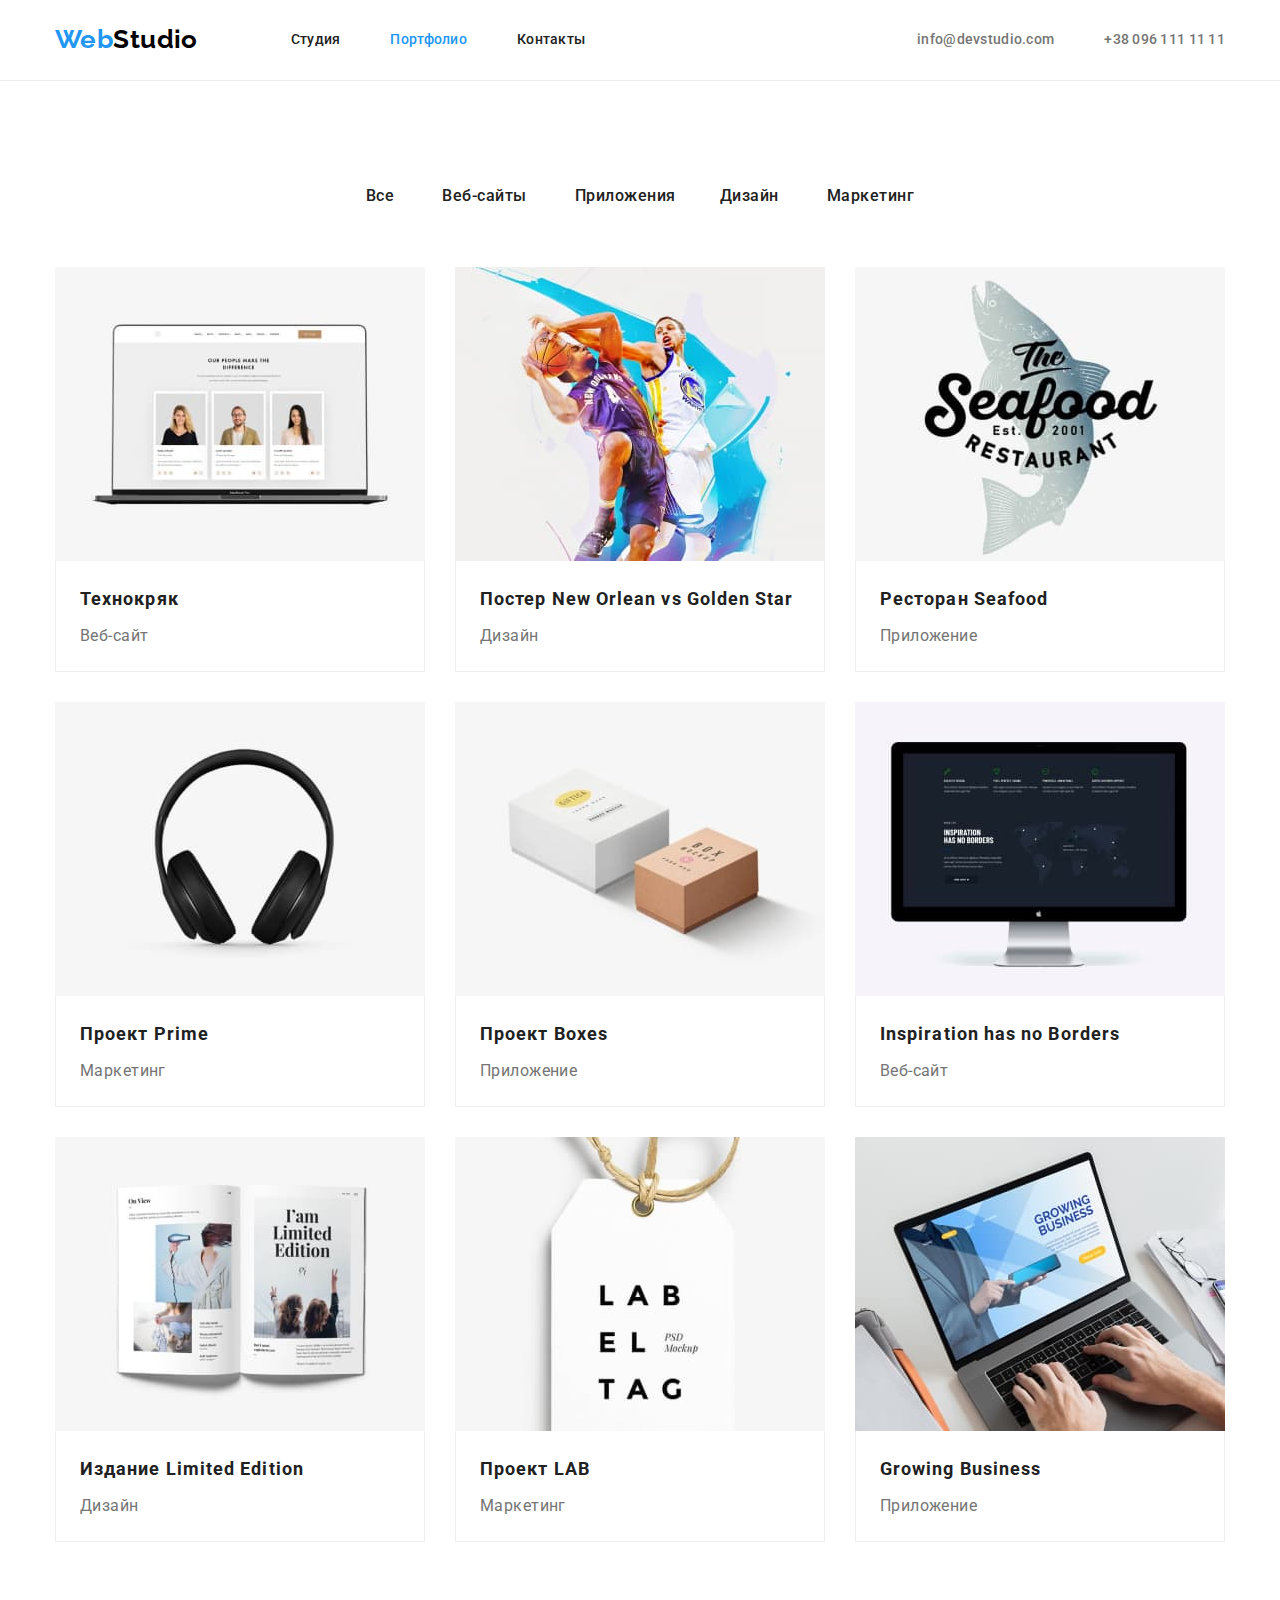
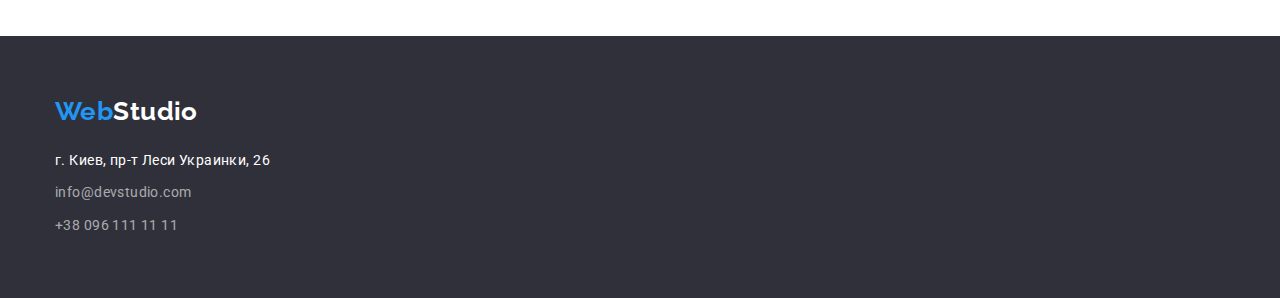
==== commit 2e68245e: "add current color" ====
--- a/portofolio.html
+++ b/portofolio.html
@@ -26,7 +26,7 @@
               <a href="./studio.html" class="link">Студия</a>
             </li>
             <li class="item">
-              <a href="./portofolio.html" class="link">Портфолио</a>
+              <a href="./portofolio.html" class="link current">Портфолио</a>
             </li>
             <li class="item"><a href="" class="link">Контакты</a></li>
           </ul>
--- a/css/style.css
+++ b/css/style.css
@@ -6,6 +6,7 @@
 --white-text-color: #ffffff;
 --logo-primary-color: #000000;
 --active-color:#2196f3;
+--card-border-color:#EEEEEE;
 
 font-family: 'Raleway',   sans-serif;
 font-family: 'Roboto', sans-serif;
@@ -23,6 +24,7 @@
   --card-shadow: 0px 1px 3px rgba(0, 0, 0, 0.12),
     0px 1px 1px rgba(0, 0, 0, 0.14), 0px 2px 1px rgba(0, 0, 0, 0.2);
   --card-border-radius: 0px 0px 4px 4px;
+  --card-border-color: #eeeeee;
 }
 /* tag configuration */
 li {
@@ -61,6 +63,9 @@
   padding-right: 15px;
 }
 /* header section */
+.header {
+  border-bottom: 1px solid var(--header-border-color);
+}
 .header .container {
   display: flex;
   justify-content: space-between;
@@ -92,14 +97,14 @@
 .pagination {
   display: flex;
   margin-left: 93px;
+}
+
+.pagination .item + .item {
+  margin-left: 50px;
+}
+.pagination .link {
   padding-top: 32px;
   padding-bottom: 32px;
-}
-
-.pagination .item + .item {
-  margin-left: 50px;
-}
-.pagination .link {
   font-weight: 500;
   font-size: 14px;
   line-height: 1.15;
@@ -117,13 +122,14 @@
 /* contacts section */
 .contacts {
   display: flex;
+  align-items: center;
+}
+.contacts .item + .item {
+  margin-left: 50px;
+}
+.contacts .link {
   padding-top: 32px;
   padding-bottom: 32px;
-}
-.contacts .item + .item {
-  margin-left: 50px;
-}
-.contacts .link {
   font-weight: 500;
   font-size: 14px;
   line-height: 1.15;
@@ -138,15 +144,17 @@
 
 /* hero section */
 .hero {
+  padding-top: 200px;
+  padding-bottom: 200px;
+  text-align: center;
   background-color: var(--footer-bgc-color);
-  text-align: center;
 }
 .hero .title {
   margin-bottom: 30px;
   font-weight: 900;
   font-size: 44px;
   line-height: 1.37;
-  text-align: center;
+  /* text-align: center; */
   letter-spacing: 0.06em;
   color: var(--white-text-color);
 }
@@ -262,11 +270,9 @@
 }
 /* footer section */
 .footer {
-  background-color: var(--footer-bgc-color);
-}
-.footer .container {
   padding-top: 60px;
   padding-bottom: 60px;
+  background-color: var(--footer-bgc-color);
 }
 
 /* logo footer */
@@ -362,3 +368,8 @@
   padding: 20px 24px;
   text-align: start;
 }
+.card-content {
+  border-bottom: 1px solid var(--card-border-color);
+  border-left: 1px solid var(--card-border-color);
+  border-right: 1px solid var(--card-border-color);
+}
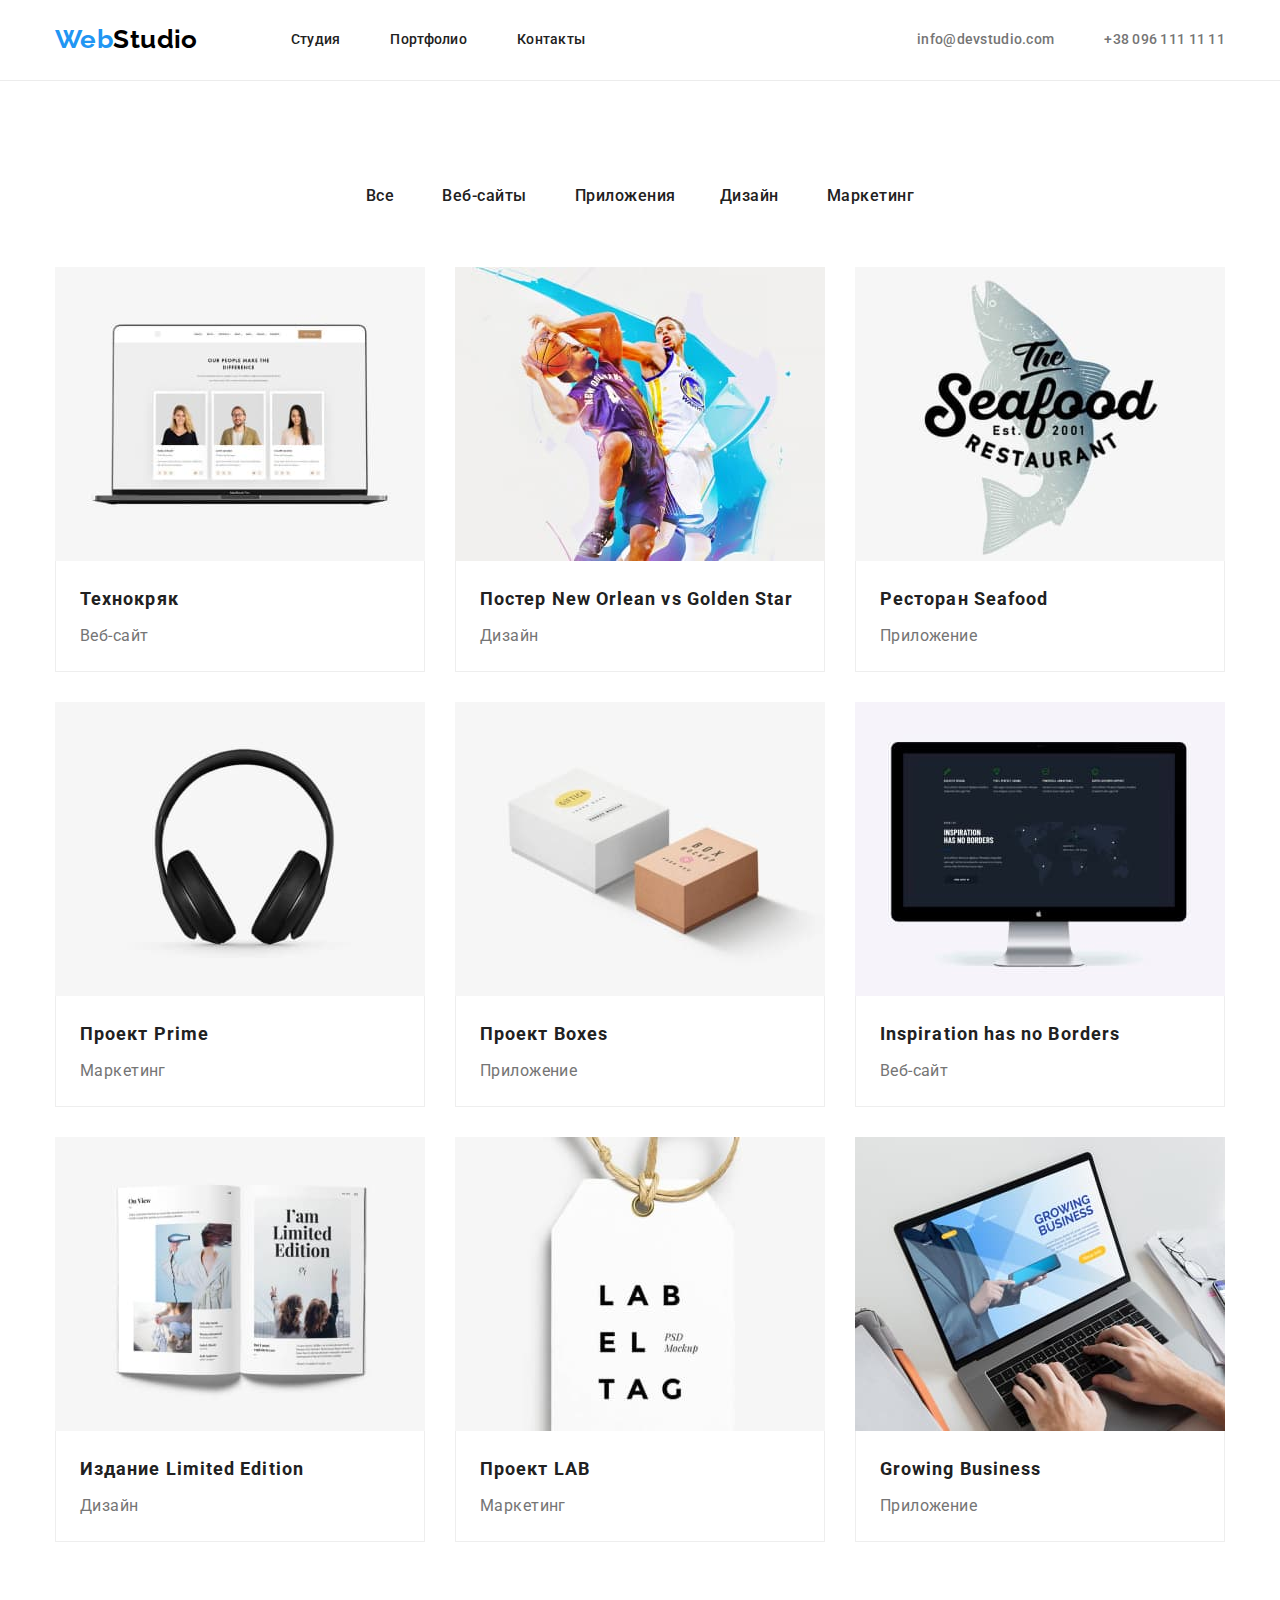
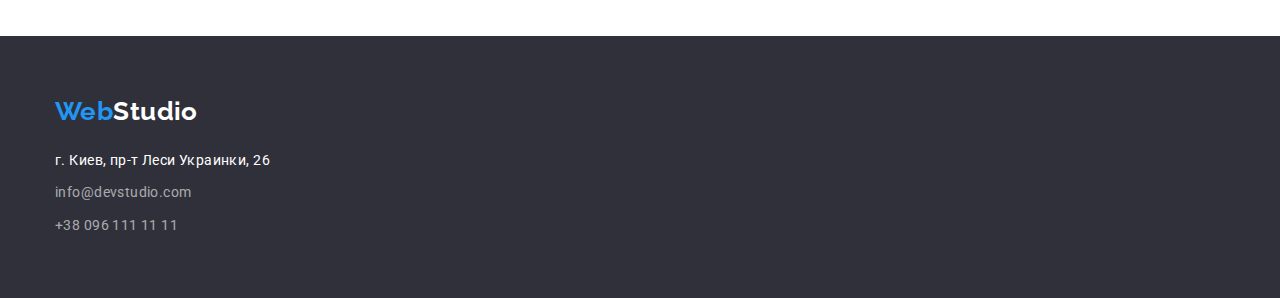
==== commit ae77b8e1: "refresh" ====
--- a/portofolio.html
+++ b/portofolio.html
@@ -20,14 +20,16 @@
       <div class="container">
         <!-- nav section -->
         <nav class="navigation">
-          <a href="./" class="logo"><span class="logo-name">Web</span>Studio</a>
+          <a href="./" class="logo">Web<span class="logo-name">Studio</span></a>
           <ul class="pagination">
             <li class="item">
               <a href="./studio.html" class="link">Студия</a>
             </li>
-            <li class="item">
-              <a href="./portofolio.html" class="link current">Портфолио</a>
-            </li>
+
+            <li class="item">
+              <a href="./portofolio.html" class="link">Портфолио</a>
+            </li>
+
             <li class="item"><a href="" class="link">Контакты</a></li>
           </ul>
         </nav>
@@ -38,6 +40,7 @@
               >info@devstudio.com</a
             >
           </li>
+
           <li class="item">
             <a href="tel:+380961111111" class="link">+38 096 111 11 11</a>
           </li>
@@ -237,7 +240,7 @@
     <footer class="footer">
       <div class="container">
         <div class="footer-logo">
-          <a href="./" class="logo"><span class="logo name">Web</span>Studio</a>
+          <a href="./" class="logo">Web<span class="logo name">Studio</span></a>
         </div>
         <address class="address">г. Киев, пр-т Леси Украинки, 26</address>
         <ul class="footer-list">
--- a/css/style.css
+++ b/css/style.css
@@ -25,6 +25,7 @@
     0px 1px 1px rgba(0, 0, 0, 0.14), 0px 2px 1px rgba(0, 0, 0, 0.2);
   --card-border-radius: 0px 0px 4px 4px;
   --card-border-color: #eeeeee;
+  --hero--bgc-color: #c4c4c4;
 }
 /* tag configuration */
 li {
@@ -82,11 +83,11 @@
   font-weight: 700;
   font-size: 26px;
   line-height: 1.2;
+  color: var(--active-color);
+}
+
+.logo-name {
   color: var(--logo-primary-color);
-}
-
-.logo-name {
-  color: var(--active-color);
 }
 .logo:hover,
 .logo:focus {
@@ -147,7 +148,7 @@
   padding-top: 200px;
   padding-bottom: 200px;
   text-align: center;
-  background-color: var(--footer-bgc-color);
+  background-color: var(--hero--bgc-color);
 }
 .hero .title {
   margin-bottom: 30px;
@@ -277,10 +278,10 @@
 
 /* logo footer */
 .footer .logo {
-  color: var(--white-text-color);
+  color: var(--active-color);
 }
 .logo.name {
-  color: var(--active-color);
+  color: var(--white-text-color);
 }
 .footer-logo {
   margin-bottom: 20px;
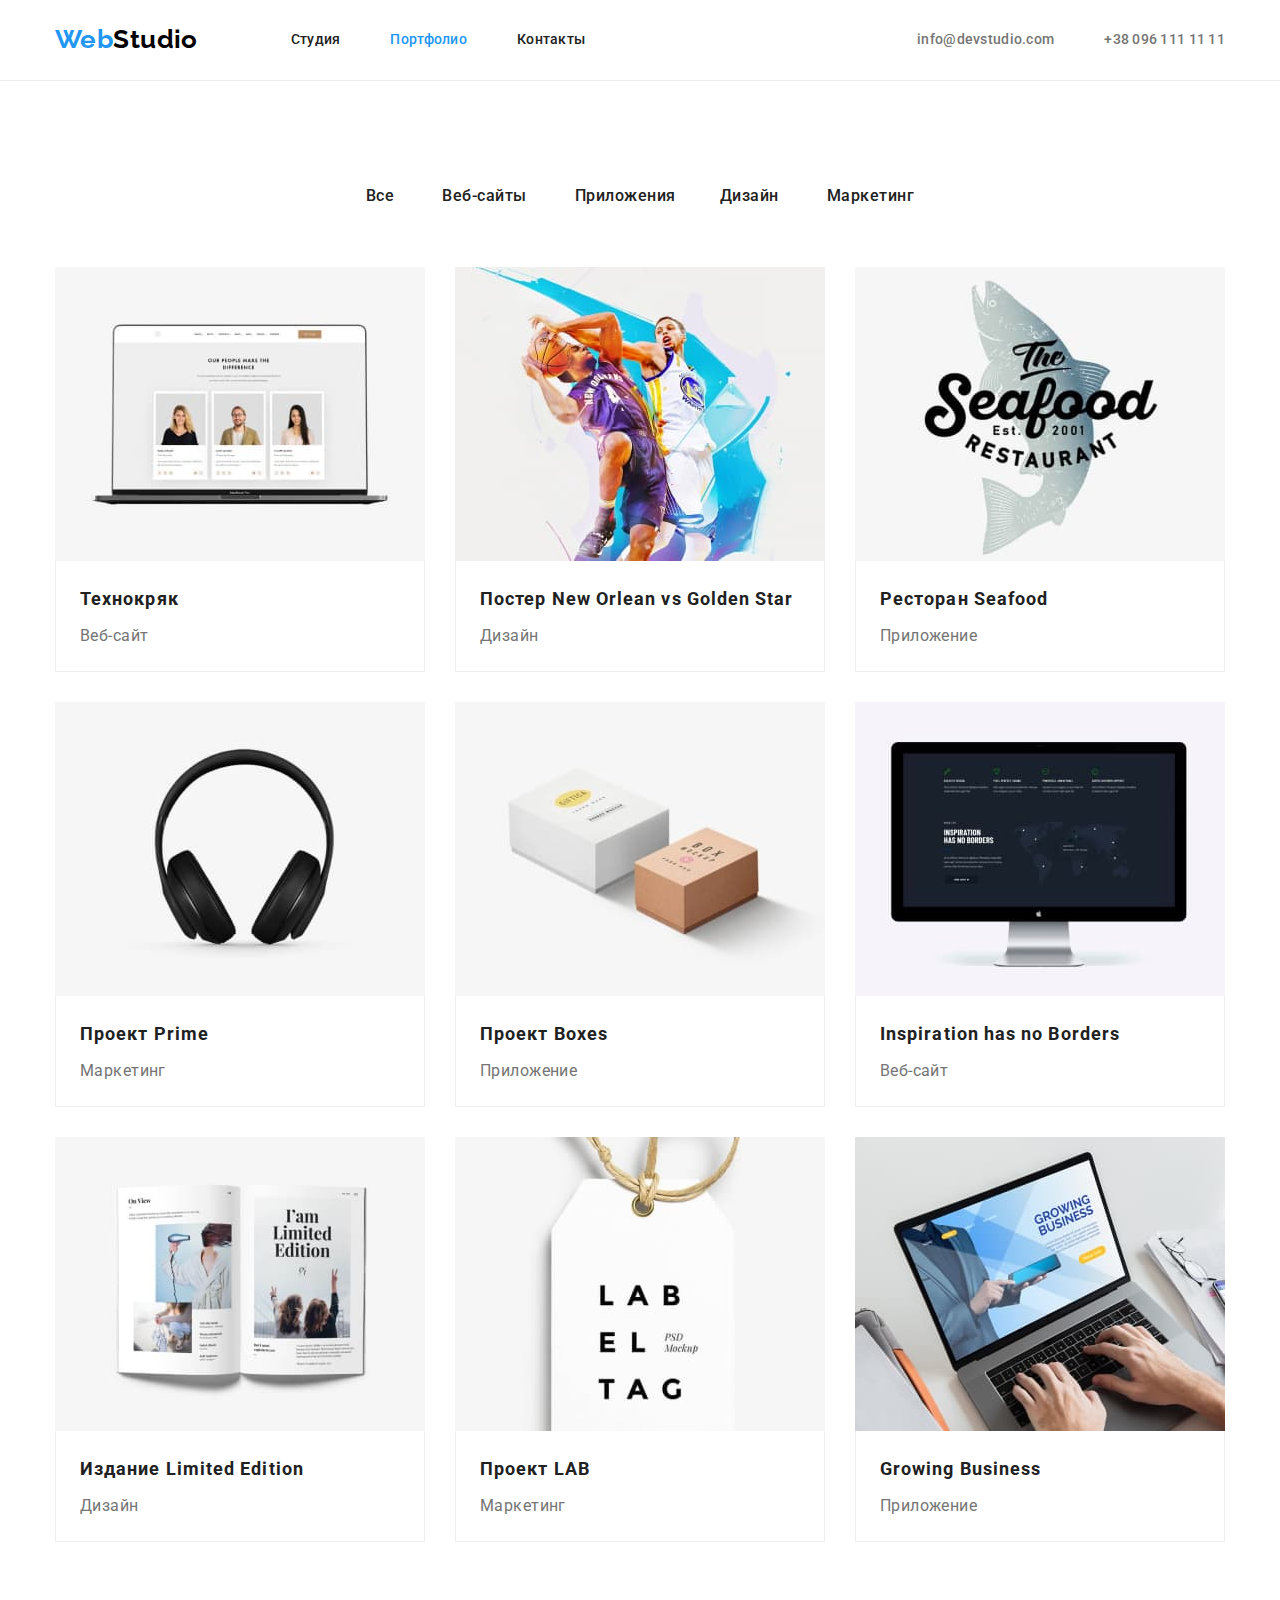
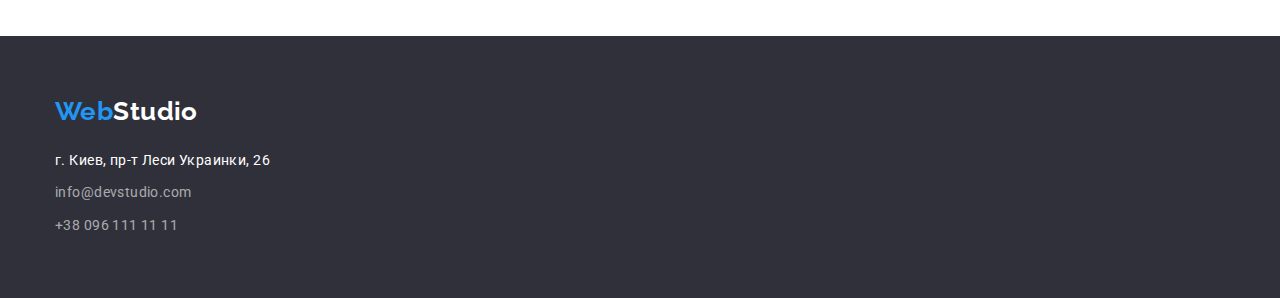
==== commit b2a2ab60: "mark up site nav link" ====
--- a/portofolio.html
+++ b/portofolio.html
@@ -23,11 +23,11 @@
           <a href="./" class="logo">Web<span class="logo-name">Studio</span></a>
           <ul class="pagination">
             <li class="item">
-              <a href="./studio.html" class="link">Студия</a>
-            </li>
-
-            <li class="item">
-              <a href="./portofolio.html" class="link">Портфолио</a>
+              <a href="./" class="link">Студия</a>
+            </li>
+
+            <li class="item">
+              <a href="./portofolio.html" class="link current">Портфолио</a>
             </li>
 
             <li class="item"><a href="" class="link">Контакты</a></li>
--- a/css/style.css
+++ b/css/style.css
@@ -151,6 +151,9 @@
   background-color: var(--hero--bgc-color);
 }
 .hero .title {
+  max-width: 696px;
+  margin-left: auto;
+  margin-right: auto;
   margin-bottom: 30px;
   font-weight: 900;
   font-size: 44px;
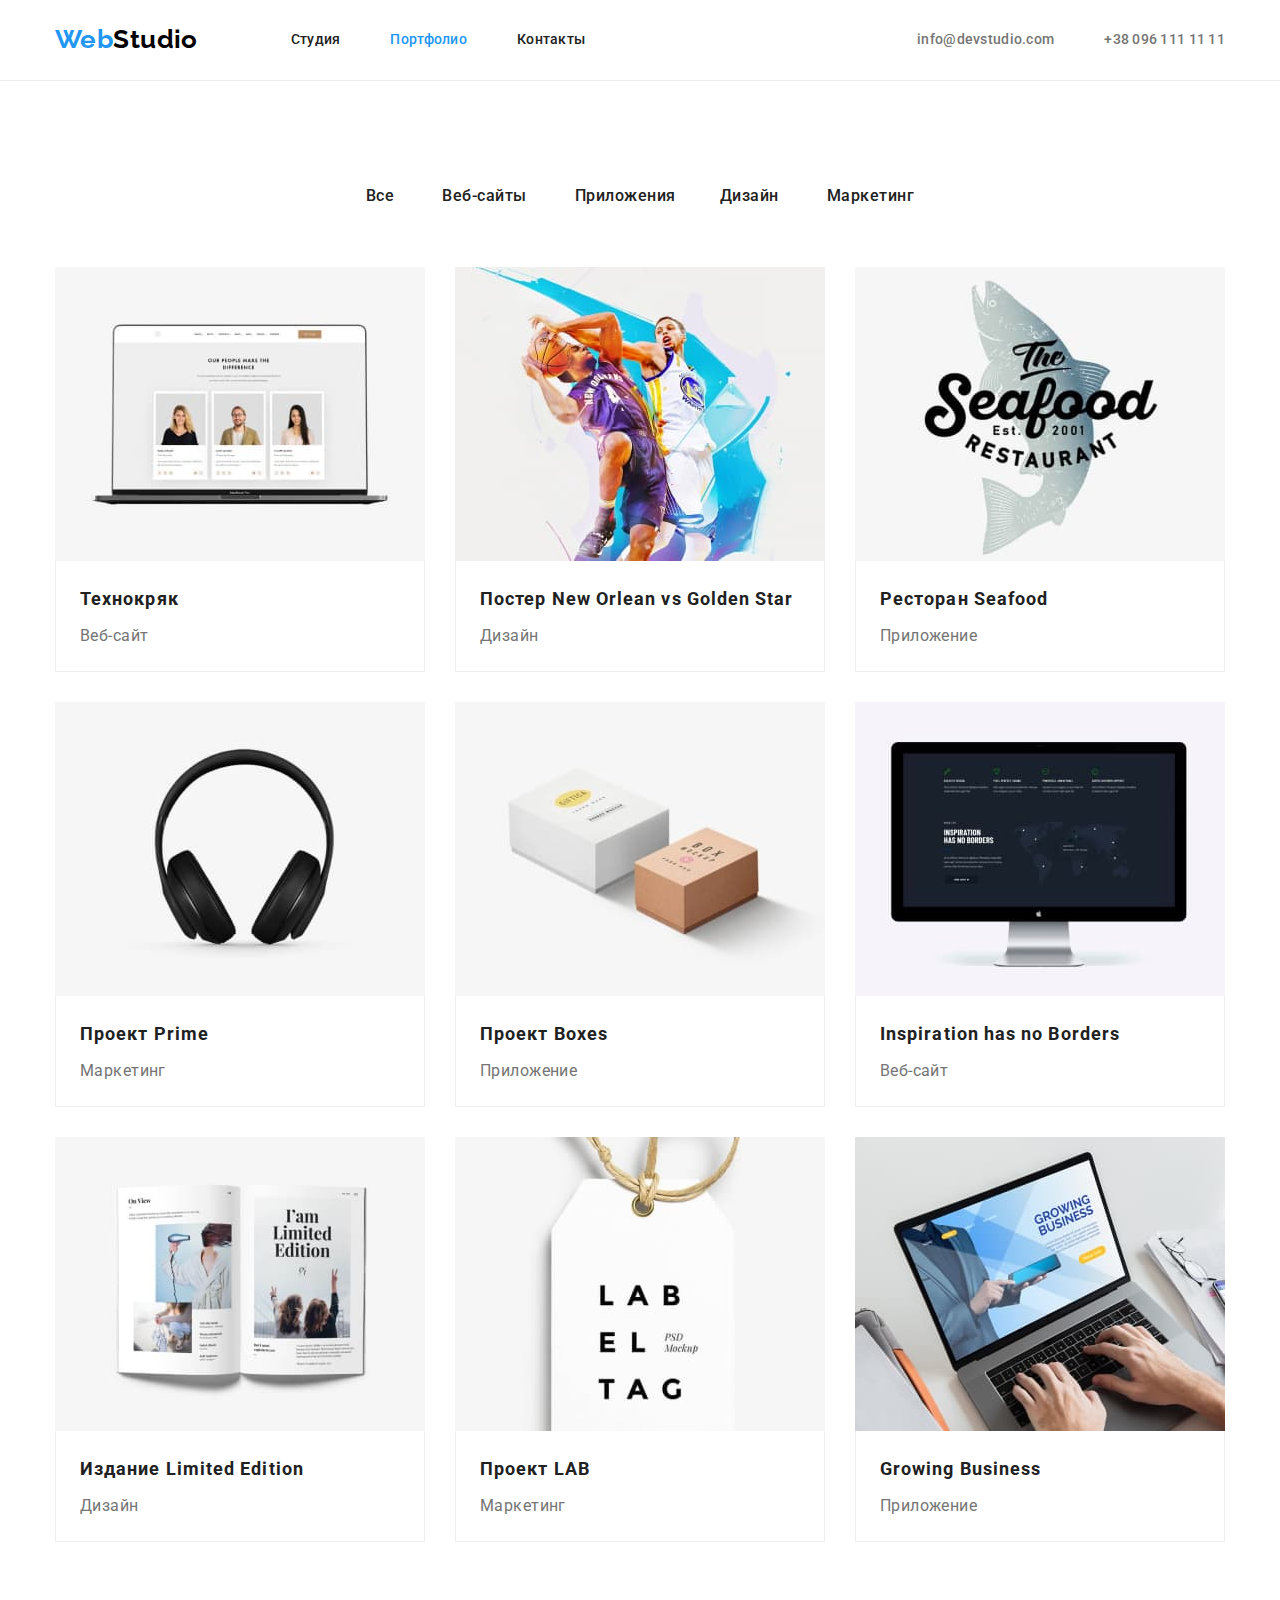
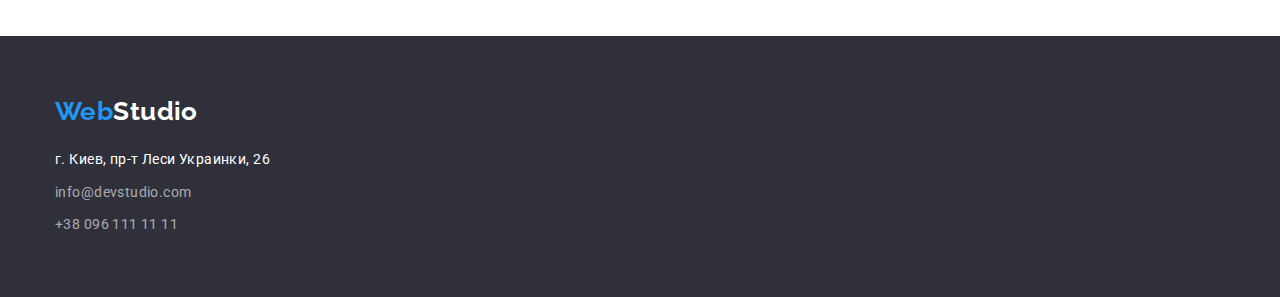
==== commit d5eb14fd: "markup footer logo" ====
--- a/portofolio.html
+++ b/portofolio.html
@@ -239,9 +239,10 @@
     </main>
     <footer class="footer">
       <div class="container">
-        <div class="footer-logo">
-          <a href="./" class="logo">Web<span class="logo name">Studio</span></a>
-        </div>
+        <a href="./" class="footer-logo"
+          >Web<span class="logo name">Studio</span></a
+        >
+
         <address class="address">г. Киев, пр-т Леси Украинки, 26</address>
         <ul class="footer-list">
           <li class="item">
--- a/css/style.css
+++ b/css/style.css
@@ -280,14 +280,17 @@
 }
 
 /* logo footer */
-.footer .logo {
+.footer-logo {
+  display: block;
+  margin-bottom: 20px;
+  font-family: 'Raleway', sans-serif;
+  font-weight: 700;
+  font-size: 26px;
+  line-height: 1.2;
   color: var(--active-color);
 }
 .logo.name {
   color: var(--white-text-color);
-}
-.footer-logo {
-  margin-bottom: 20px;
 }
 
 /* address section */
